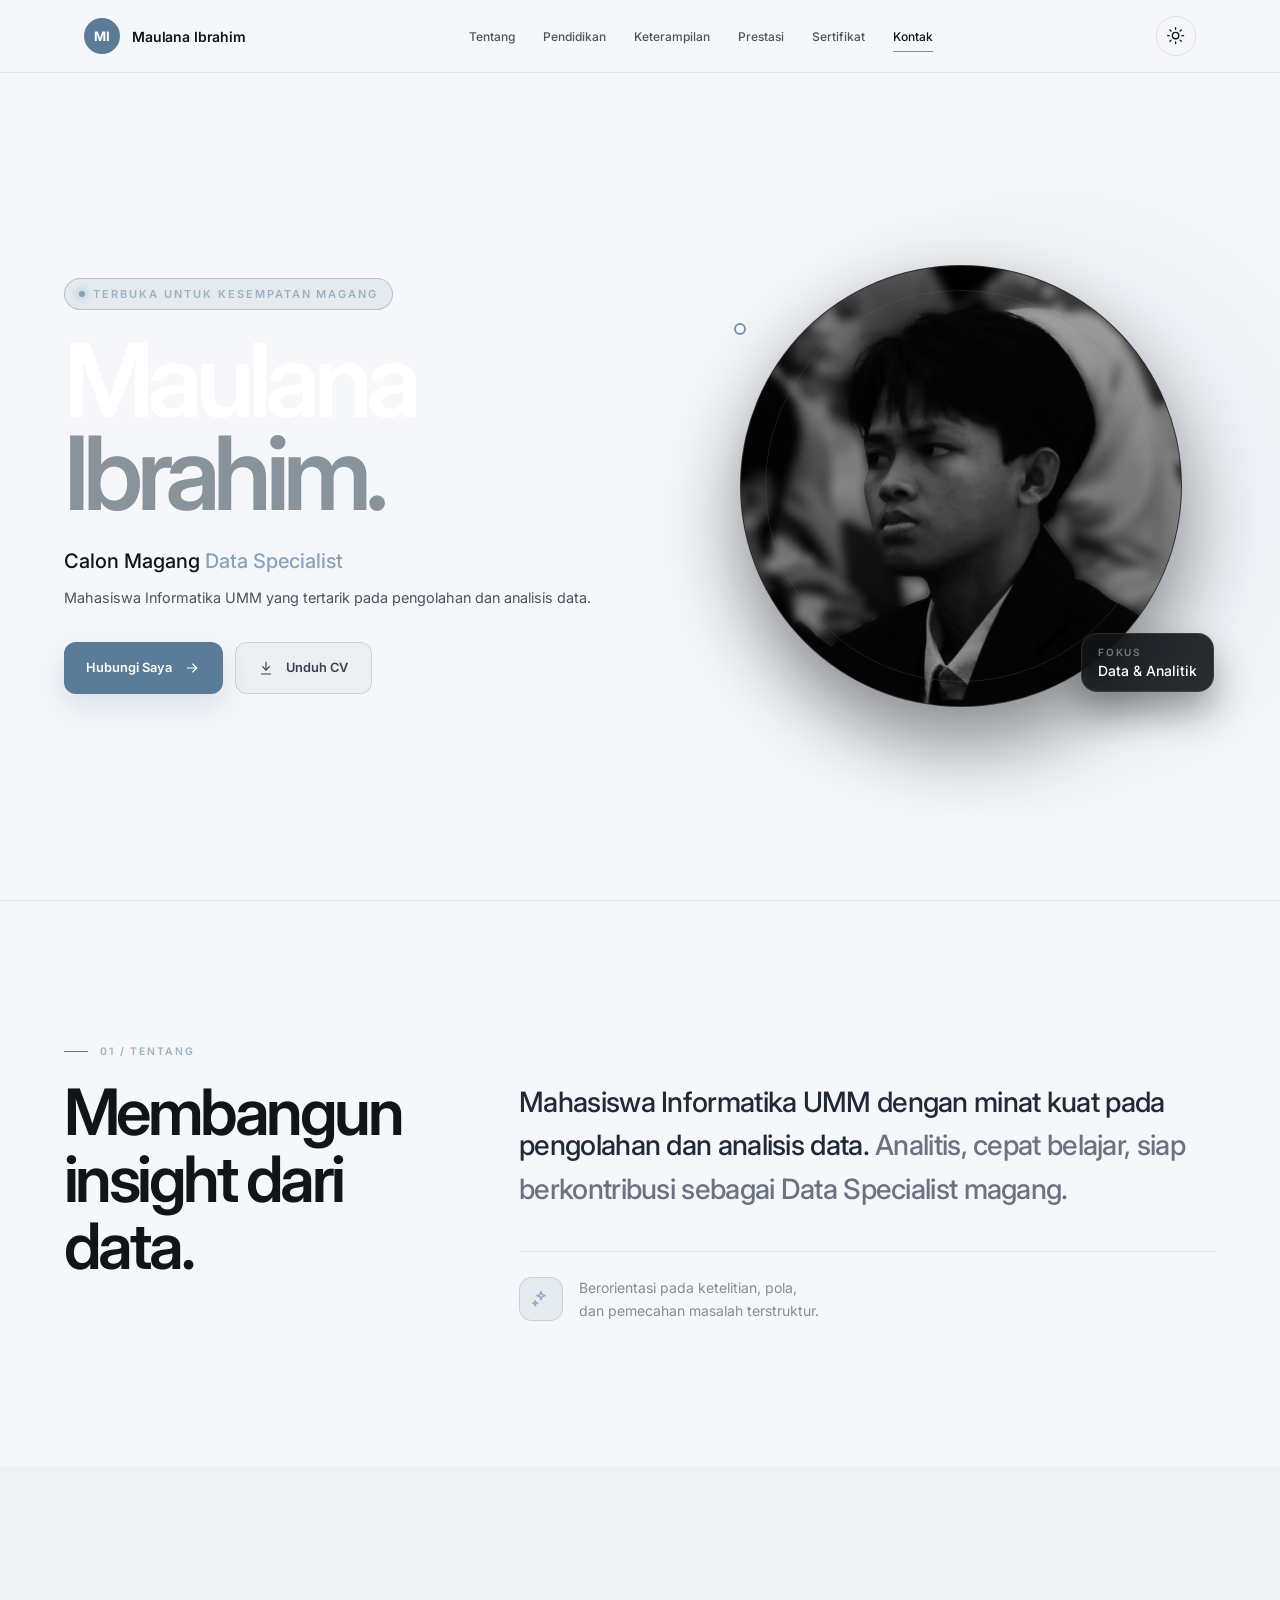
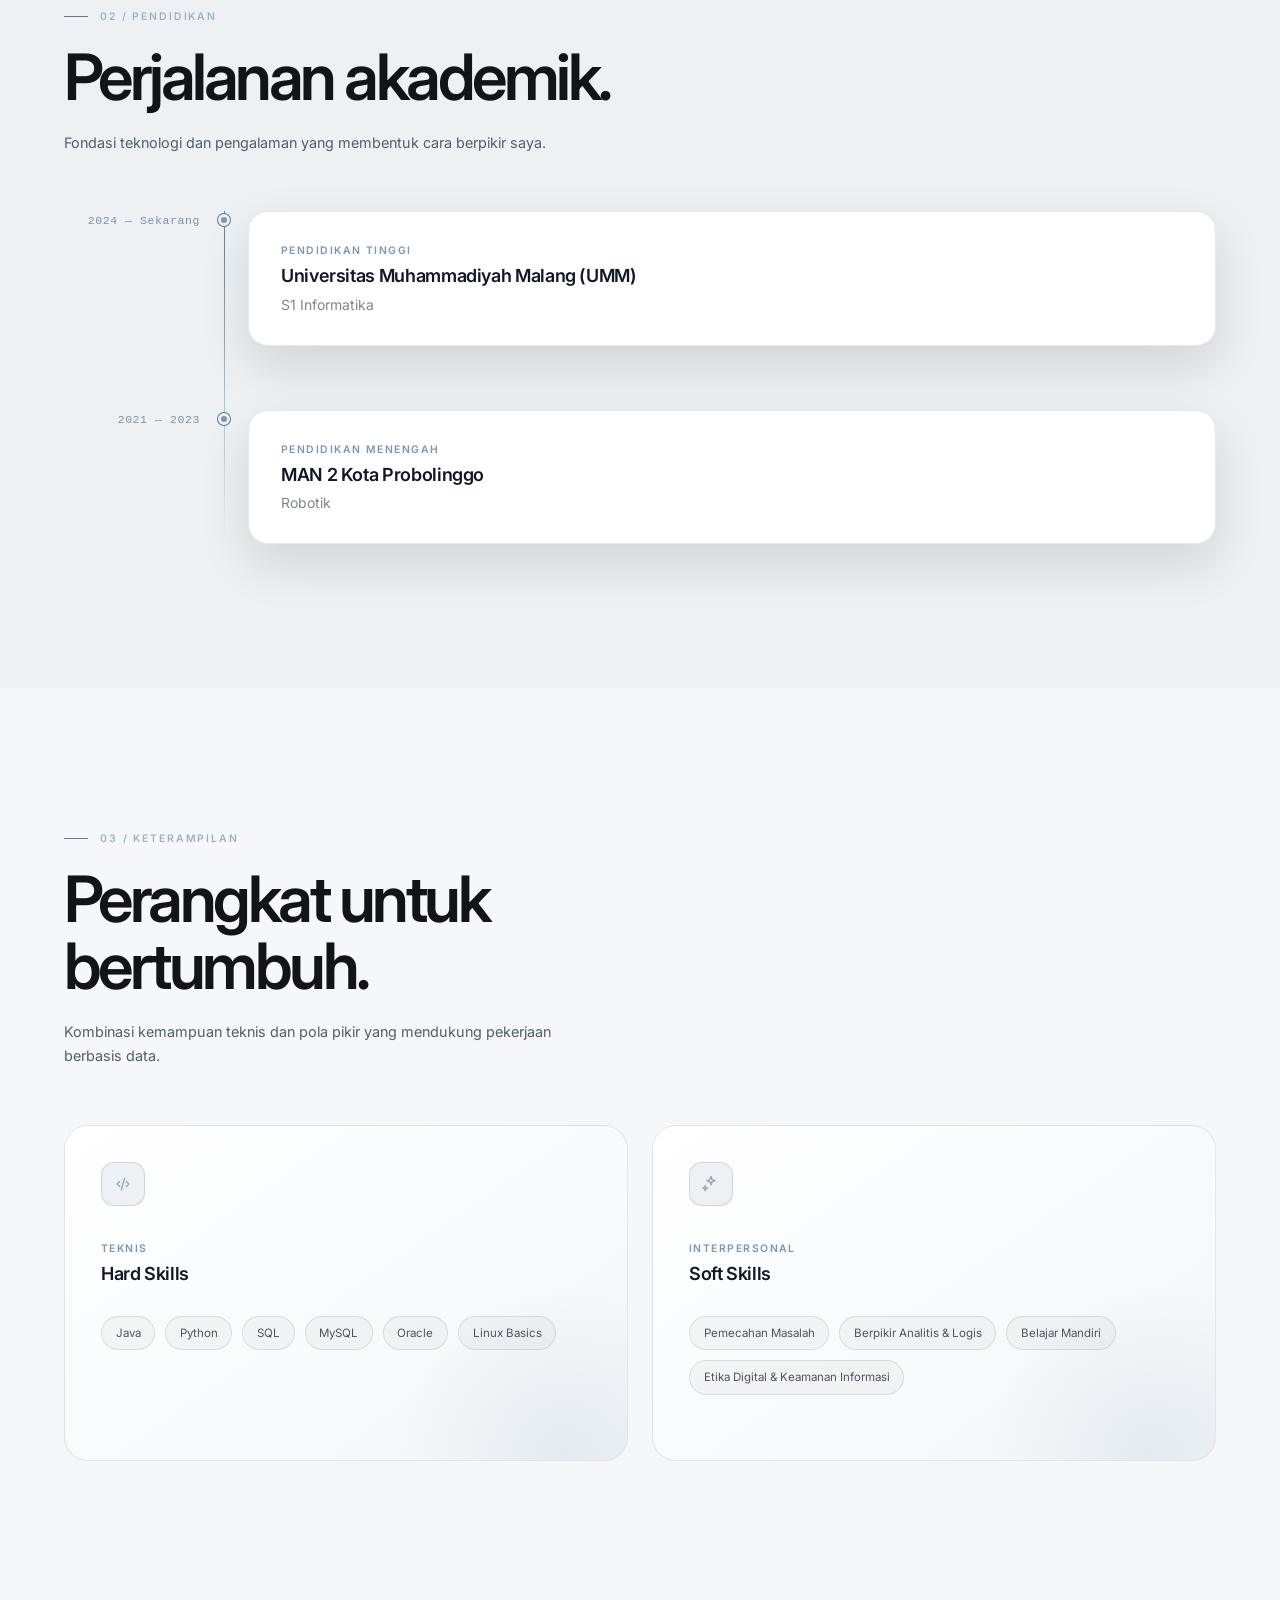
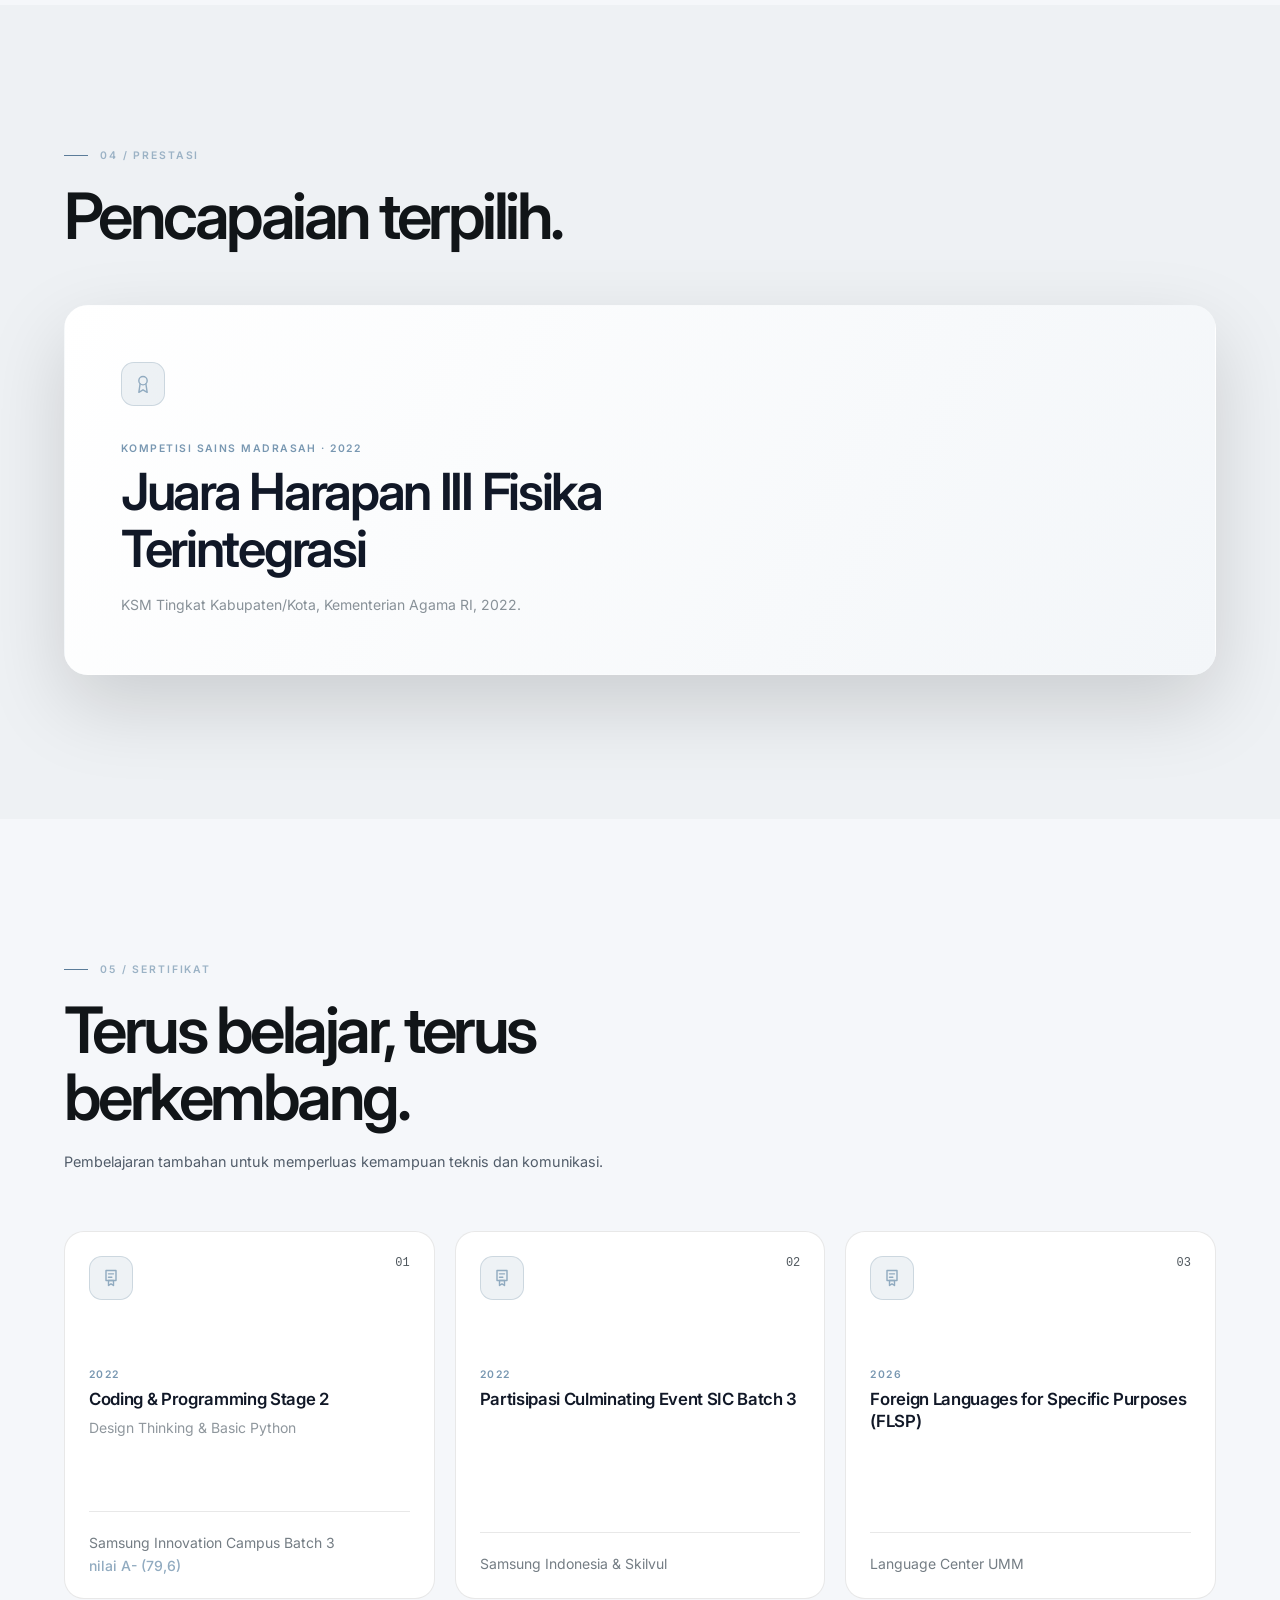
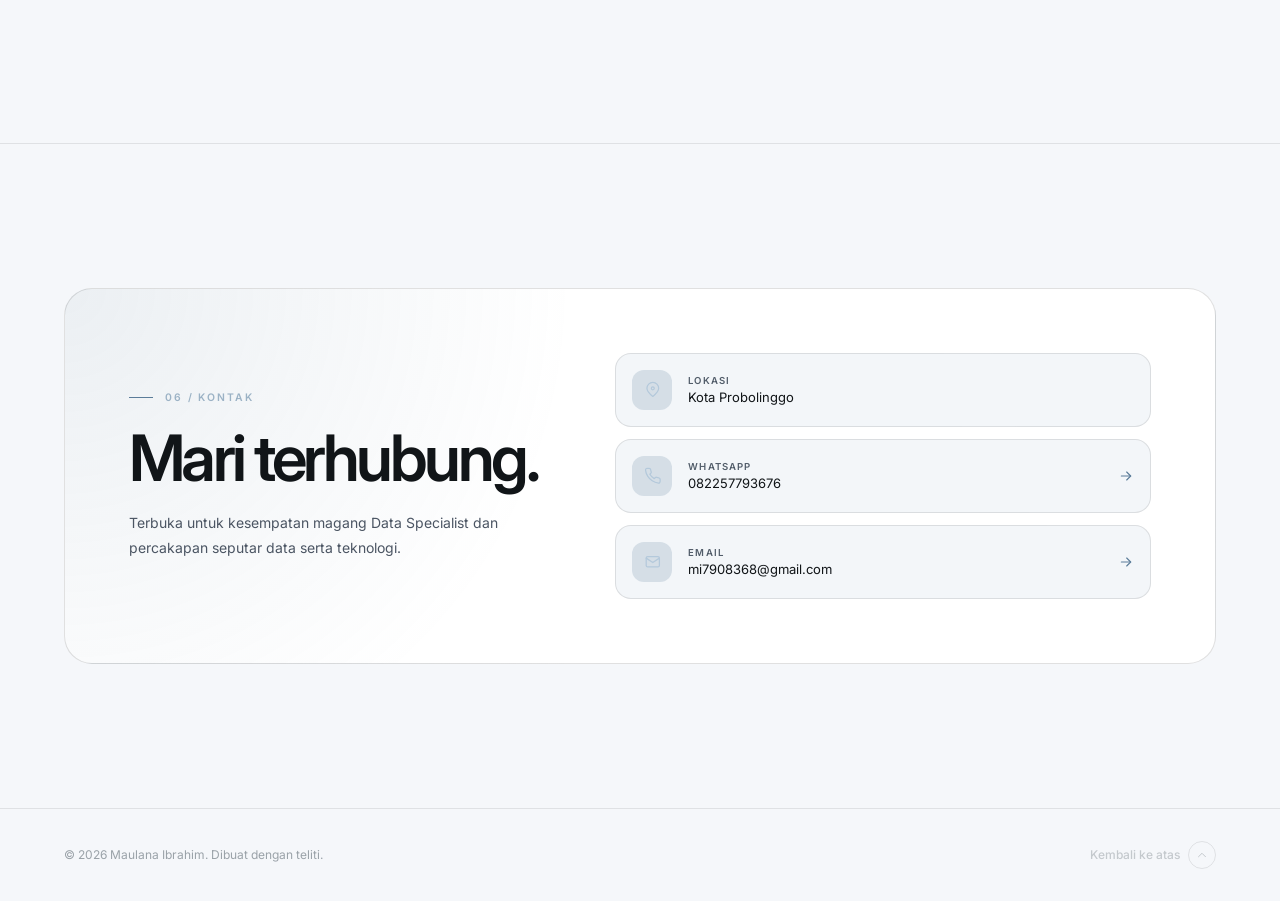
==== docs/index.html @ 46bdad52 "Perbarui README dan siapkan folder docs untuk GitHub Pages" ====
<!DOCTYPE html>
<html lang="id" data-theme="dark">
<head>
  <meta charset="UTF-8" />
  <meta name="viewport" content="width=device-width, initial-scale=1.0" />
  <meta name="description" content="CV Maulana Ibrahim — Calon Magang Data Specialist, Mahasiswa Informatika UMM. Lihat pengalaman, keterampilan, dan sertifikat." />
  <title>Maulana Ibrahim — Data Specialist</title>

  <!-- Favicon -->
  <link rel="icon" type="image/svg+xml" href="assets/favicon.svg" />

  <!-- Google Fonts: Inter -->
  <link rel="preconnect" href="https://fonts.googleapis.com" />
  <link rel="preconnect" href="https://fonts.gstatic.com" crossorigin />
  <link href="https://fonts.googleapis.com/css2?family=Inter:wght@400;500;600;700&display=swap" rel="stylesheet" />

  <!-- Stylesheet -->
  <link rel="stylesheet" href="css/style.css" />
</head>
<body>

  <!-- ═══════════════════════════ HEADER / NAV ═══════════════════════════ -->
  <header id="site-header">
    <nav class="nav-inner" aria-label="Navigasi utama">

      <!-- KIRI: Logo / Brand (link ke #beranda) -->
      <a href="#beranda" class="nav-brand" aria-label="Kembali ke beranda">
        <span class="nav-avatar">MI</span>
        <span class="nav-name">Maulana Ibrahim</span>
      </a>

      <!-- TENGAH: Desktop nav links -->
      <div class="nav-links" id="nav-links" role="list">
        <a href="#tentang"      class="nav-link" role="listitem">Tentang</a>
        <a href="#pendidikan"   class="nav-link" role="listitem">Pendidikan</a>
        <a href="#keterampilan" class="nav-link" role="listitem">Keterampilan</a>
        <a href="#prestasi"     class="nav-link" role="listitem">Prestasi</a>
        <a href="#sertifikat"   class="nav-link" role="listitem">Sertifikat</a>
        <a href="#kontak"       class="nav-link" role="listitem">Kontak</a>
      </div>

      <!-- KANAN: Controls (tema + hamburger) — selalu di ujung kanan -->
      <div class="nav-controls">
        <!-- Theme toggle -->
        <button id="theme-toggle" class="icon-btn"
                aria-label="Ganti ke tema terang">
          <svg id="icon-sun" viewBox="0 0 24 24" fill="none" stroke="currentColor"
               stroke-width="1.7" stroke-linecap="round" stroke-linejoin="round" aria-hidden="true">
            <circle cx="12" cy="12" r="4"/>
            <path d="M12 2v2M12 20v2M4.93 4.93l1.41 1.41M17.66 17.66l1.41 1.41
                     M2 12h2M20 12h2M4.93 19.07l1.41-1.41M17.66 6.34l1.41-1.41"/>
          </svg>
          <svg id="icon-moon" viewBox="0 0 24 24" fill="none" stroke="currentColor"
               stroke-width="1.7" stroke-linecap="round" stroke-linejoin="round"
               aria-hidden="true" style="display:none">
            <path d="M21 12.79A9 9 0 1 1 11.21 3 7 7 0 0 0 21 12.79z"/>
          </svg>
        </button>

        <!-- Hamburger (mobile — disembunyikan di desktop via CSS) -->
        <button id="menu-toggle" class="icon-btn nav-hamburger"
                aria-label="Buka menu navigasi"
                aria-expanded="false"
                aria-controls="mobile-menu">
          <svg id="icon-menu" viewBox="0 0 24 24" fill="none" stroke="currentColor"
               stroke-width="1.7" stroke-linecap="round" stroke-linejoin="round" aria-hidden="true">
            <path d="M4 7h16M4 12h16M4 17h16"/>
          </svg>
          <svg id="icon-close" viewBox="0 0 24 24" fill="none" stroke="currentColor"
               stroke-width="1.7" stroke-linecap="round" stroke-linejoin="round"
               aria-hidden="true" style="display:none">
            <path d="M6 6l12 12M18 6 6 18"/>
          </svg>
        </button>
      </div>
    </nav>

    <!-- Mobile menu (drawer dropdown) -->
    <div id="mobile-menu" class="mobile-menu" aria-hidden="true">
      <div class="mobile-menu-inner">
        <a href="#tentang"      class="mobile-link">Tentang</a>
        <a href="#pendidikan"   class="mobile-link">Pendidikan</a>
        <a href="#keterampilan" class="mobile-link">Keterampilan</a>
        <a href="#prestasi"     class="mobile-link">Prestasi</a>
        <a href="#sertifikat"   class="mobile-link">Sertifikat</a>
        <a href="#kontak"       class="mobile-link">Kontak</a>
      </div>
    </div>
  </header>

  <!-- ═══════════════════════════ MAIN CONTENT ═══════════════════════════ -->
  <main>

    <!-- ── BERANDA (Hero) ── -->
    <section id="beranda" class="hero-section">
      <div class="hero-glow" aria-hidden="true"></div>
      <div class="hero-grid" aria-hidden="true"></div>

      <div class="hero-inner">
        <!-- Text column -->
        <div class="hero-text">
          <div class="badge fade-up">
            <span class="badge-dot" aria-hidden="true"></span>
            Terbuka untuk kesempatan magang
          </div>

          <h1 class="hero-name fade-up-delay">
            Maulana<br>
            <span class="hero-name-dim">Ibrahim.</span>
          </h1>

          <p class="hero-role fade-up-delay-2">
            Calon Magang <span class="accent-text">Data Specialist</span>
          </p>

          <p class="hero-desc fade-up-delay-2">
            Mahasiswa Informatika UMM yang tertarik pada pengolahan dan analisis data.
          </p>

          <div class="hero-actions fade-up-delay-3">
            <a href="#kontak" class="button-primary">
              Hubungi Saya
              <svg class="btn-icon" viewBox="0 0 24 24" fill="none" stroke="currentColor" stroke-width="1.7" stroke-linecap="round" stroke-linejoin="round" aria-hidden="true">
                <path d="M5 12h14"/><path d="m13 6 6 6-6 6"/>
              </svg>
            </a>
            <a href="https://drive.google.com/uc?export=download&id=1vg1NzMUYDNerl3p0nj1B6A00vib6fofZ"
               target="_blank" rel="noreferrer" class="button-secondary">
              <svg class="btn-icon" viewBox="0 0 24 24" fill="none" stroke="currentColor" stroke-width="1.7" stroke-linecap="round" stroke-linejoin="round" aria-hidden="true">
                <path d="M12 3v12"/><path d="m7 10 5 5 5-5M5 21h14"/>
              </svg>
              Unduh CV
            </a>
          </div>
        </div>

        <!-- Portrait column -->
        <div class="hero-portrait">
          <div class="portrait-ring fade-in">
            <div class="portrait-frame">
              <img
                src="assets/maulana-ibrahim.jpg"
                alt="Potret Maulana Ibrahim, Mahasiswa Informatika UMM"
                class="portrait-img"
                loading="eager"
              />
            </div>

            <!-- Focus badge -->
            <div class="focus-badge" aria-label="Fokus: Data & Analitik">
              <p class="focus-label">Fokus</p>
              <p class="focus-value">Data &amp; Analitik</p>
            </div>

            <!-- Decorative dot -->
            <span class="portrait-dot" aria-hidden="true"></span>
          </div>
        </div>
      </div>
    </section>

    <!-- ── TENTANG ── -->
    <section id="tentang" class="section-shell section-border">
      <div class="section-inner grid-sidebar">
        <div class="section-heading reveal">
          <div class="eyebrow"><span></span>01 / Tentang</div>
          <h2>Membangun insight dari data.</h2>
        </div>

        <div class="reveal about-body">
          <p class="about-lead">
            Mahasiswa Informatika UMM dengan minat kuat pada pengolahan dan analisis data.
            <span class="text-dim">
              Analitis, cepat belajar, siap berkontribusi sebagai Data Specialist magang.
            </span>
          </p>

          <div class="about-tagline">
            <span class="card-icon">
              <!-- spark icon -->
              <svg viewBox="0 0 24 24" fill="none" stroke="currentColor" stroke-width="1.7" stroke-linecap="round" stroke-linejoin="round" aria-hidden="true">
                <path d="m12 3 1.3 3.7L17 8l-3.7 1.3L12 13l-1.3-3.7L7 8l3.7-1.3L12 3Z"/>
                <path d="m5 14 .8 2.2L8 17l-2.2.8L5 20l-.8-2.2L2 17l2.2-.8L5 14Z"/>
              </svg>
            </span>
            <p>
              Berorientasi pada ketelitian, pola,<br class="br-sm">
              dan pemecahan masalah terstruktur.
            </p>
          </div>
        </div>
      </div>
    </section>

    <!-- ── PENDIDIKAN ── -->
    <section id="pendidikan" class="section-shell section-alt">
      <div class="section-inner">
        <div class="section-heading reveal">
          <div class="eyebrow"><span></span>02 / Pendidikan</div>
          <h2>Perjalanan akademik.</h2>
          <p>Fondasi teknologi dan pengalaman yang membentuk cara berpikir saya.</p>
        </div>

        <div class="timeline" role="list">
          <article class="timeline-item reveal" role="listitem">
            <div class="timeline-year">2024 — Sekarang</div>
            <div class="timeline-dot" aria-hidden="true"></div>
            <div class="timeline-card">
              <p class="card-kicker">Pendidikan Tinggi</p>
              <h3>Universitas Muhammadiyah Malang (UMM)</h3>
              <p>S1 Informatika</p>
            </div>
          </article>

          <article class="timeline-item reveal" role="listitem">
            <div class="timeline-year">2021 — 2023</div>
            <div class="timeline-dot" aria-hidden="true"></div>
            <div class="timeline-card">
              <p class="card-kicker">Pendidikan Menengah</p>
              <h3>MAN 2 Kota Probolinggo</h3>
              <p>Robotik</p>
            </div>
          </article>
        </div>
      </div>
    </section>

    <!-- ── KETERAMPILAN ── -->
    <section id="keterampilan" class="section-shell">
      <div class="section-inner">
        <div class="section-heading reveal">
          <div class="eyebrow"><span></span>03 / Keterampilan</div>
          <h2>Perangkat untuk bertumbuh.</h2>
          <p>Kombinasi kemampuan teknis dan pola pikir yang mendukung pekerjaan berbasis data.</p>
        </div>

        <div class="skills-grid">
          <!-- Hard Skills -->
          <article class="skill-card reveal">
            <div class="card-icon">
              <svg viewBox="0 0 24 24" fill="none" stroke="currentColor" stroke-width="1.7" stroke-linecap="round" stroke-linejoin="round" aria-hidden="true">
                <path d="m8 9-3 3 3 3M16 9l3 3-3 3M14 5l-4 14"/>
              </svg>
            </div>
            <p class="card-kicker">Teknis</p>
            <h3>Hard Skills</h3>
            <div class="chips-wrap">
              <span class="skill-chip">Java</span>
              <span class="skill-chip">Python</span>
              <span class="skill-chip">SQL</span>
              <span class="skill-chip">MySQL</span>
              <span class="skill-chip">Oracle</span>
              <span class="skill-chip">Linux Basics</span>
            </div>
          </article>

          <!-- Soft Skills -->
          <article class="skill-card reveal">
            <div class="card-icon">
              <svg viewBox="0 0 24 24" fill="none" stroke="currentColor" stroke-width="1.7" stroke-linecap="round" stroke-linejoin="round" aria-hidden="true">
                <path d="m12 3 1.3 3.7L17 8l-3.7 1.3L12 13l-1.3-3.7L7 8l3.7-1.3L12 3Z"/>
                <path d="m5 14 .8 2.2L8 17l-2.2.8L5 20l-.8-2.2L2 17l2.2-.8L5 14Z"/>
              </svg>
            </div>
            <p class="card-kicker">Interpersonal</p>
            <h3>Soft Skills</h3>
            <div class="chips-wrap">
              <span class="skill-chip">Pemecahan Masalah</span>
              <span class="skill-chip">Berpikir Analitis &amp; Logis</span>
              <span class="skill-chip">Belajar Mandiri</span>
              <span class="skill-chip">Etika Digital &amp; Keamanan Informasi</span>
            </div>
          </article>
        </div>
      </div>
    </section>

    <!-- ── PRESTASI ── -->
    <section id="prestasi" class="section-shell section-alt">
      <div class="section-inner">
        <div class="section-heading reveal">
          <div class="eyebrow"><span></span>04 / Prestasi</div>
          <h2>Pencapaian terpilih.</h2>
        </div>

        <article class="achievement-card reveal">
          <div class="achievement-number" aria-hidden="true">III</div>
          <div class="achievement-body">
            <div class="card-icon">
              <svg viewBox="0 0 24 24" fill="none" stroke="currentColor" stroke-width="1.7" stroke-linecap="round" stroke-linejoin="round" aria-hidden="true">
                <circle cx="12" cy="8" r="5"/>
                <path d="M8.5 12 7 22l5-3 5 3-1.5-10"/>
              </svg>
            </div>
            <p class="card-kicker">Kompetisi Sains Madrasah · 2022</p>
            <h3>Juara Harapan III Fisika Terintegrasi</h3>
            <p class="achievement-desc">
              KSM Tingkat Kabupaten/Kota, Kementerian Agama RI, 2022.
            </p>
          </div>
        </article>
      </div>
    </section>

    <!-- ── SERTIFIKAT ── -->
    <section id="sertifikat" class="section-shell">
      <div class="section-inner">
        <div class="section-heading reveal">
          <div class="eyebrow"><span></span>05 / Sertifikat</div>
          <h2>Terus belajar, terus berkembang.</h2>
          <p>Pembelajaran tambahan untuk memperluas kemampuan teknis dan komunikasi.</p>
        </div>

        <div class="certs-grid">

          <!-- Cert 01 -->
          <article class="certificate-card reveal">
            <div class="cert-header">
              <div class="card-icon">
                <svg viewBox="0 0 24 24" fill="none" stroke="currentColor" stroke-width="1.7" stroke-linecap="round" stroke-linejoin="round" aria-hidden="true">
                  <path d="M6 3h12v12H6z"/><path d="m9 21 3-2 3 2v-6H9zM9 7h6M9 11h4"/>
                </svg>
              </div>
              <span class="cert-number">01</span>
            </div>
            <div class="cert-body">
              <p class="card-kicker">2022</p>
              <h3>Coding &amp; Programming Stage 2</h3>
              <p class="cert-detail">Design Thinking &amp; Basic Python</p>
            </div>
            <div class="cert-footer">
              <p class="cert-issuer">Samsung Innovation Campus Batch 3</p>
              <p class="cert-score">nilai A- (79,6)</p>
            </div>
          </article>

          <!-- Cert 02 -->
          <article class="certificate-card reveal">
            <div class="cert-header">
              <div class="card-icon">
                <svg viewBox="0 0 24 24" fill="none" stroke="currentColor" stroke-width="1.7" stroke-linecap="round" stroke-linejoin="round" aria-hidden="true">
                  <path d="M6 3h12v12H6z"/><path d="m9 21 3-2 3 2v-6H9zM9 7h6M9 11h4"/>
                </svg>
              </div>
              <span class="cert-number">02</span>
            </div>
            <div class="cert-body">
              <p class="card-kicker">2022</p>
              <h3>Partisipasi Culminating Event SIC Batch 3</h3>
            </div>
            <div class="cert-footer">
              <p class="cert-issuer">Samsung Indonesia &amp; Skilvul</p>
            </div>
          </article>

          <!-- Cert 03 -->
          <article class="certificate-card reveal">
            <div class="cert-header">
              <div class="card-icon">
                <svg viewBox="0 0 24 24" fill="none" stroke="currentColor" stroke-width="1.7" stroke-linecap="round" stroke-linejoin="round" aria-hidden="true">
                  <path d="M6 3h12v12H6z"/><path d="m9 21 3-2 3 2v-6H9zM9 7h6M9 11h4"/>
                </svg>
              </div>
              <span class="cert-number">03</span>
            </div>
            <div class="cert-body">
              <p class="card-kicker">2026</p>
              <h3>Foreign Languages for Specific Purposes (FLSP)</h3>
            </div>
            <div class="cert-footer">
              <p class="cert-issuer">Language Center UMM</p>
            </div>
          </article>

        </div>
      </div>
    </section>

    <!-- ── KONTAK ── -->
    <section id="kontak" class="section-shell section-border">
      <div class="section-inner">
        <div class="contact-panel reveal">

          <!-- Left: info -->
          <div class="contact-info">
            <div class="eyebrow"><span></span>06 / Kontak</div>
            <h2>Mari terhubung.</h2>
            <p class="contact-desc">
              Terbuka untuk kesempatan magang Data Specialist dan percakapan
              seputar data serta teknologi.
            </p>
          </div>

          <!-- Right: links -->
          <div class="contact-links">

            <!-- Location (non-clickable) -->
            <div class="contact-link contact-link--static">
              <span class="contact-icon">
                <svg viewBox="0 0 24 24" fill="none" stroke="currentColor" stroke-width="1.7" stroke-linecap="round" stroke-linejoin="round" aria-hidden="true">
                  <path d="M20 10c0 5-8 11-8 11S4 15 4 10a8 8 0 1 1 16 0Z"/>
                  <circle cx="12" cy="10" r="2"/>
                </svg>
              </span>
              <div>
                <small>Lokasi</small>
                Kota Probolinggo
              </div>
            </div>

            <!-- WhatsApp -->
            <a href="https://wa.me/6282257793676" target="_blank" rel="noreferrer" class="contact-link">
              <span class="contact-icon">
                <svg viewBox="0 0 24 24" fill="none" stroke="currentColor" stroke-width="1.7" stroke-linecap="round" stroke-linejoin="round" aria-hidden="true">
                  <path d="M22 16.9v3a2 2 0 0 1-2.2 2 19.8 19.8 0 0 1-8.6-3.1 19.5 19.5 0 0 1-6-6A19.8 19.8 0 0 1 2.1 4.2 2 2 0 0 1 4.1 2h3a2 2 0 0 1 2 1.7 12.8 12.8 0 0 0 .7 2.8 2 2 0 0 1-.5 2.1L8 9.9a16 16 0 0 0 6 6l1.3-1.3a2 2 0 0 1 2.1-.5 12.8 12.8 0 0 0 2.8.7A2 2 0 0 1 22 16.9Z"/>
                </svg>
              </span>
              <div>
                <small>WhatsApp</small>
                082257793676
              </div>
              <svg class="contact-arrow" viewBox="0 0 24 24" fill="none" stroke="currentColor" stroke-width="1.7" stroke-linecap="round" stroke-linejoin="round" aria-hidden="true">
                <path d="M5 12h14"/><path d="m13 6 6 6-6 6"/>
              </svg>
            </a>

            <!-- Email -->
            <a href="mailto:mi7908368@gmail.com" class="contact-link">
              <span class="contact-icon">
                <svg viewBox="0 0 24 24" fill="none" stroke="currentColor" stroke-width="1.7" stroke-linecap="round" stroke-linejoin="round" aria-hidden="true">
                  <rect x="3" y="5" width="18" height="14" rx="2"/>
                  <path d="m3 7 9 6 9-6"/>
                </svg>
              </span>
              <div>
                <small>Email</small>
                mi7908368@gmail.com
              </div>
              <svg class="contact-arrow" viewBox="0 0 24 24" fill="none" stroke="currentColor" stroke-width="1.7" stroke-linecap="round" stroke-linejoin="round" aria-hidden="true">
                <path d="M5 12h14"/><path d="m13 6 6 6-6 6"/>
              </svg>
            </a>

          </div>
        </div>
      </div>
    </section>

  </main>

  <!-- ═══════════════════════════ FOOTER ═══════════════════════════ -->
  <footer class="site-footer">
    <div class="footer-inner">
      <p class="footer-copy">&copy; <span id="year"></span> Maulana Ibrahim. Dibuat dengan teliti.</p>
      <a href="#beranda" class="back-to-top" aria-label="Kembali ke atas">
        Kembali ke atas
        <span class="back-icon" aria-hidden="true">
          <svg viewBox="0 0 24 24" fill="none" stroke="currentColor" stroke-width="1.7" stroke-linecap="round" stroke-linejoin="round">
            <path d="m9 18 6-6-6-6"/>
          </svg>
        </span>
      </a>
    </div>
  </footer>

  <!-- Back-to-top floating button (JS-controlled) -->
  <button id="scroll-top" class="scroll-top-btn" aria-label="Gulir ke atas" title="Kembali ke atas">
    <svg viewBox="0 0 24 24" fill="none" stroke="currentColor" stroke-width="2" stroke-linecap="round" stroke-linejoin="round" aria-hidden="true">
      <path d="M18 15l-6-6-6 6"/>
    </svg>
  </button>

  <!-- JavaScript -->
  <script src="js/script.js"></script>
</body>
</html>
---- docs/css/style.css ----
/* ══════════════════════════════════════════════════════════════
   MAULANA IBRAHIM — PERSONAL CV
   style.css  ·  Pure CSS (no build tool)
   ══════════════════════════════════════════════════════════════ */

/* ─── 0. GOOGLE FONT (already loaded via <link> in HTML) ─── */

/* ─── 1. CSS CUSTOM PROPERTIES ─── */
:root {
  /* Colours – dark theme (default) */
  --bg:           #0b0d0f;
  --bg-alt:       #0e1113;
  --bg-card:      #111518;
  --bg-card-2:    #101417;
  --bg-cert:      #101417;
  --text:         #f2f3f4;
  --text-dim:     #8d949a;
  --text-muted:   #757d83;
  --text-label:   #a3abb1;
  --accent:       #5B7C99;
  --accent-light: #91abc0;
  --accent-pale:  #9bb2c5;
  --border:       rgba(255,255,255,0.07);
  --border-nav:   rgba(255,255,255,0.07);
  --header-bg:    rgba(11,13,15,0.85);
  --nav-text:     #bdc5ca;
  --card-bg-grad: linear-gradient(145deg, #121619, #0f1214);
  --contact-bg:   #161b1f;
  --contact-link-bg: #1c2227;
  --timeline-card-bg: #111518;
  --achievement-bg: linear-gradient(120deg,#13181c,#101315);

  /* Typography */
  --font: 'Inter', ui-sans-serif, system-ui, sans-serif;
  --font-mono: ui-monospace, SFMono-Regular, Menlo, monospace;

  /* Sizing / spacing */
  --header-h: 72px;
  --radius-sm: 0.75rem;
  --radius-md: 1.25rem;
  --radius-lg: 1.5rem;
  --radius-xl: 1.75rem;
  --section-px: 1.25rem;
  --section-py: 6rem;

  /* Transitions */
  --ease: cubic-bezier(.22,1,.36,1);
}

/* Light theme overrides */
[data-theme="light"] {
  --bg:           #f5f7fa;
  --bg-alt:       #eef1f4;
  --bg-card:      #ffffff;
  --bg-card-2:    #f9fafb;
  --bg-cert:      #ffffff;
  --text:         #111518;
  --text-dim:     #4a5260;
  --text-muted:   #6b7280;
  --text-label:   #525d6a;
  --border:       rgba(0,0,0,0.09);
  --border-nav:   rgba(0,0,0,0.07);
  --header-bg:    rgba(245,247,250,0.9);
  --nav-text:     #4b5563;
  --card-bg-grad: linear-gradient(145deg,#ffffff,#f3f6f9);
  --contact-bg:   #ffffff;
  --contact-link-bg: #f3f6f9;
  --timeline-card-bg: #ffffff;
  --achievement-bg: linear-gradient(120deg,#ffffff,#f3f6f9);
  color-scheme: light;
}

/* ─── 2. RESET / BASE ─── */
*, *::before, *::after { box-sizing: border-box; margin: 0; padding: 0; }

html {
  font-family: var(--font);
  scroll-behavior: smooth;
  scroll-padding-top: var(--header-h);
  text-rendering: optimizeLegibility;
  -webkit-font-smoothing: antialiased;
  color-scheme: dark;
  background: var(--bg);
}
[data-theme="light"] html { color-scheme: light; }

body {
  min-width: 320px;
  background: var(--bg);
  color: var(--text);
  overflow-x: hidden;
  transition: background 300ms ease, color 300ms ease;
}

a { text-decoration: none; color: inherit; }
img { max-width: 100%; height: auto; display: block; }
button { cursor: pointer; font-family: inherit; }
svg { flex-shrink: 0; }

::selection { color: #fff; background: var(--accent); }

/* ─── 3. HEADER ─── */
#site-header {
  position: fixed;
  top: 0; right: 0; left: 0;
  z-index: 50;
  border-bottom: 1px solid var(--border-nav);
  background: var(--header-bg);
  backdrop-filter: blur(20px);
  -webkit-backdrop-filter: blur(20px);
  transition: background 300ms ease;
}

.nav-inner {
  display: flex;
  align-items: center;
  justify-content: space-between;
  height: var(--header-h);
  max-width: 72rem;
  margin-inline: auto;
  padding-inline: var(--section-px);
}

/* Brand */
.nav-brand {
  display: flex;
  align-items: center;
  gap: 0.75rem;
}
.nav-avatar {
  display: grid;
  place-items: center;
  width: 2.25rem; height: 2.25rem;
  border-radius: 999px;
  background: var(--accent);
  color: #fff;
  font-size: 0.8125rem;
  font-weight: 700;
  transition: transform 250ms var(--ease);
}
.nav-brand:hover .nav-avatar { transform: rotate(6deg); }
.nav-name {
  font-size: 0.875rem;
  font-weight: 600;
  letter-spacing: -0.01em;
  color: var(--text);
}

/* Desktop nav links */
.nav-links {
  display: none;
  align-items: center;
  gap: 1.75rem;
}

.nav-link {
  position: relative;
  white-space: nowrap;
  padding-block: 0.5rem;
  color: var(--nav-text);
  font-size: 0.75rem;
  font-weight: 500;
  transition: color 200ms ease;
}
.nav-link::after {
  content: '';
  position: absolute;
  right: 0; bottom: 0; left: 0;
  height: 1px;
  background: #7594ae;
  transform: scaleX(0);
  transform-origin: right;
  transition: transform 250ms ease;
}
.nav-link:hover,
.nav-link.active { color: var(--text); }
.nav-link:hover::after,
.nav-link.active::after { transform: scaleX(1); transform-origin: left; }

/* Controls (theme + hamburger) */
.nav-controls { display: flex; align-items: center; gap: 0.5rem; }

.icon-btn {
  display: grid;
  place-items: center;
  width: 2.5rem; height: 2.5rem;
  border-radius: 999px;
  border: 1px solid var(--border);
  background: transparent;
  color: var(--text);
  transition: border-color 200ms, background 200ms;
}
.icon-btn svg { width: 1.2rem; height: 1.2rem; }
.icon-btn:hover { border-color: rgba(91,124,153,0.4); background: rgba(91,124,153,0.08); }

/* Mobile menu */
.mobile-menu {
  display: none;
  border-top: 1px solid var(--border-nav);
  background: var(--bg);
  overflow: hidden;
  transition: max-height 300ms var(--ease);
}
.mobile-menu.open { display: block; }
.mobile-menu-inner {
  display: grid;
  gap: 0.25rem;
  max-width: 72rem;
  margin-inline: auto;
  padding: 1rem var(--section-px);
}
.mobile-link {
  display: block;
  white-space: nowrap;
  border-radius: var(--radius-sm);
  padding: 0.75rem 1rem;
  font-size: 0.875rem;
  font-weight: 500;
  color: var(--text-dim);
  transition: background 200ms, color 200ms;
}
.mobile-link:hover,
.mobile-link.active { background: rgba(255,255,255,0.05); color: var(--text); }
[data-theme="light"] .mobile-link:hover { background: rgba(0,0,0,0.04); }
[data-theme="light"] .mobile-link.active { background: rgba(0,0,0,0.04); }

/* ─── 4. LAYOUT HELPERS ─── */
.section-shell {
  padding: var(--section-py) var(--section-px);
}
.section-alt  { background: var(--bg-alt); }
.section-border { border-top: 1px solid var(--border); }

.section-inner {
  max-width: 72rem;
  margin-inline: auto;
}

/* Sidebar two-column grid */
.grid-sidebar {
  display: grid;
  gap: 2.5rem;
}

/* ─── 5. EYEBROW + SECTION HEADING ─── */
.eyebrow {
  display: flex;
  align-items: center;
  gap: 0.75rem;
  color: var(--accent-pale);
  font-size: 0.65rem;
  font-weight: 600;
  letter-spacing: 0.18em;
  text-transform: uppercase;
}
.eyebrow span {
  width: 1.5rem; height: 1px;
  background: var(--accent);
  display: block;
}

.section-heading { max-width: 42rem; }
.section-heading h2,
.contact-panel h2 {
  margin-top: 1.25rem;
  color: #f3f4f5;
  font-size: clamp(2.25rem, 5vw, 4rem);
  font-weight: 600;
  letter-spacing: -0.055em;
  line-height: 1.05;
}
[data-theme="light"] .section-heading h2,
[data-theme="light"] .contact-panel h2 { color: #111518; }

.contact-panel h2 { color: #fff; }
[data-theme="light"] .contact-panel h2 { color: #111518; }

.section-heading > p {
  margin-top: 1.25rem;
  max-width: 34rem;
  color: var(--text-label);
  font-size: 0.9rem;
  line-height: 1.7;
}

/* ─── 6. HERO ─── */
.hero-section {
  position: relative;
  display: flex;
  align-items: center;
  min-height: 100svh;
  overflow: hidden;
  padding: calc(var(--header-h) + 4rem) var(--section-px) 4rem;
}

.hero-glow {
  position: absolute;
  top: 15%; right: -10%;
  width: 45rem; height: 45rem;
  border-radius: 999px;
  background: radial-gradient(circle, rgba(91,124,153,0.12), transparent 66%);
  pointer-events: none;
}
.hero-grid {
  position: absolute;
  inset: 0;
  opacity: 0.3;
  background-image:
    linear-gradient(rgba(255,255,255,0.025) 1px, transparent 1px),
    linear-gradient(90deg, rgba(255,255,255,0.025) 1px, transparent 1px);
  background-size: 72px 72px;
  -webkit-mask-image: linear-gradient(to right, transparent, black 60%, transparent);
  mask-image: linear-gradient(to right, transparent, black 60%, transparent);
  pointer-events: none;
}

.hero-inner {
  display: grid;
  width: 100%;
  max-width: 72rem;
  margin-inline: auto;
  align-items: center;
  gap: 3rem;
}

/* Text */
.hero-text {
  position: relative;
  z-index: 1;
  order: 2;
  text-align: center;
}

.badge {
  display: inline-flex;
  align-items: center;
  gap: 0.5rem;
  border-radius: 999px;
  border: 1px solid rgba(91,124,153,0.35);
  background: rgba(91,124,153,0.1);
  padding: 0.5rem 0.875rem;
  font-size: 0.6875rem;
  font-weight: 600;
  letter-spacing: 0.18em;
  text-transform: uppercase;
  color: var(--accent-pale);
  margin-bottom: 1.5rem;
}
.badge-dot {
  width: 0.375rem; height: 0.375rem;
  border-radius: 999px;
  background: #7fa0bc;
  box-shadow: 0 0 10px #5B7C99;
}

.hero-name {
  font-size: clamp(3rem, 8vw, 6.5rem);
  font-weight: 600;
  line-height: 0.91;
  letter-spacing: -0.065em;
  color: #fff;
}
.hero-name-dim { color: #89939b; }

.hero-role {
  margin-top: 1.75rem;
  font-size: clamp(1rem, 2.5vw, 1.25rem);
  font-weight: 500;
  color: var(--text);
}
.accent-text { color: #86a3bc; }

.hero-desc {
  margin-top: 0.75rem;
  max-width: 36rem;
  margin-inline: auto;
  font-size: 0.9rem;
  line-height: 1.75;
  color: var(--text-dim);
}

.hero-actions {
  display: flex;
  flex-direction: column;
  align-items: center;
  gap: 0.75rem;
  margin-top: 2rem;
}

/* Portrait */
.hero-portrait {
  position: relative;
  z-index: 1;
  order: 1;
  width: 100%;
  max-width: 22rem;
  margin-inline: auto;
}

.portrait-ring {
  position: relative;
  aspect-ratio: 1;
  border: 1px solid rgba(255,255,255,0.09);
  border-radius: 999px;
  padding: 1.15rem;
}
.portrait-ring::before,
.portrait-ring::after {
  content: '';
  position: absolute;
  border-radius: 999px;
  pointer-events: none;
}
.portrait-ring::before { inset: -1rem; border: 1px solid rgba(255,255,255,0.035); }
.portrait-ring::after  { inset: 9%;  border: 1px solid rgba(91,124,153,0.22); }

.portrait-frame {
  height: 100%;
  overflow: hidden;
  border-radius: 999px;
  border: 1px solid rgba(255,255,255,0.11);
  background: #161a1d;
  box-shadow: 0 35px 80px rgba(0,0,0,0.45);
}
.portrait-img {
  width: 100%; height: 100%;
  object-fit: cover;
  object-position: 50% 34%;
  filter: grayscale(100%);
  transition: filter 400ms ease;
}
.portrait-img:hover { filter: grayscale(0%); }

.focus-badge {
  position: absolute;
  bottom: 7%; right: -3%;
  border-radius: 1rem;
  border: 1px solid rgba(255,255,255,0.1);
  background: rgba(18,22,25,0.9);
  padding: 0.75rem 1rem;
  box-shadow: 0 20px 40px rgba(0,0,0,0.4);
  backdrop-filter: blur(12px);
  -webkit-backdrop-filter: blur(12px);
}
.focus-label {
  font-size: 0.625rem;
  font-weight: 600;
  letter-spacing: 0.16em;
  text-transform: uppercase;
  color: #727b82;
}
.focus-value {
  margin-top: 0.25rem;
  font-size: 0.875rem;
  font-weight: 500;
  color: #fff;
}

.portrait-dot {
  position: absolute;
  left: 0.75rem; top: 16%;
  width: 0.75rem; height: 0.75rem;
  border-radius: 999px;
  border: 2px solid #7393ae;
  background: var(--bg);
}

/* ─── 7. BUTTONS ─── */
.button-primary,
.button-secondary {
  display: inline-flex;
  align-items: center;
  justify-content: center;
  gap: 0.75rem;
  height: 3.25rem;
  border-radius: var(--radius-sm);
  padding-inline: 1.4rem;
  font-size: 0.8rem;
  font-weight: 600;
  transition: transform 200ms ease, background 200ms ease, border-color 200ms ease, box-shadow 200ms ease;
  border: none;
  cursor: pointer;
}
.btn-icon { width: 1rem; height: 1rem; }

.button-primary {
  background: var(--accent);
  color: #fff;
  box-shadow: 0 12px 30px rgba(91,124,153,0.18);
}
.button-primary:hover {
  background: #698aa6;
  transform: translateY(-2px);
  box-shadow: 0 18px 40px rgba(91,124,153,0.28);
}
.button-secondary {
  border: 1px solid rgba(255,255,255,0.11);
  background: rgba(255,255,255,0.03);
  color: #d6d9dc;
}
.button-secondary:hover {
  border-color: rgba(255,255,255,0.2);
  background: rgba(255,255,255,0.06);
  transform: translateY(-2px);
}
[data-theme="light"] .button-secondary {
  border-color: rgba(0,0,0,0.12);
  background: rgba(0,0,0,0.03);
  color: #374151;
}
[data-theme="light"] .button-secondary:hover {
  border-color: rgba(91,124,153,0.4);
  background: rgba(91,124,153,0.06);
}

/* ─── 8. CARD ICON ─── */
.card-icon {
  display: grid;
  place-items: center;
  width: 2.75rem; height: 2.75rem;
  border: 1px solid rgba(91,124,153,0.23);
  border-radius: 0.8rem;
  background: rgba(91,124,153,0.1);
  color: var(--accent-light);
  margin-bottom: 2.25rem;
}
.card-icon svg { width: 1.25rem; height: 1.25rem; }

.card-kicker {
  color: #7897b1;
  font-size: 0.65rem;
  font-weight: 600;
  letter-spacing: 0.14em;
  text-transform: uppercase;
}

/* ─── 9. ABOUT ─── */
.about-body { }
.about-lead {
  max-width: 48rem;
  font-size: clamp(1.25rem, 3vw, 1.75rem);
  font-weight: 500;
  line-height: 1.55;
  letter-spacing: -0.025em;
  color: #d8dcdf;
}
[data-theme="light"] .about-lead { color: #1f2937; }
.text-dim { color: var(--text-muted); }

.about-tagline {
  display: flex;
  align-items: center;
  gap: 1rem;
  margin-top: 2.5rem;
  padding-top: 1.5rem;
  border-top: 1px solid var(--border);
}
.about-tagline p {
  font-size: 0.875rem;
  line-height: 1.65;
  color: #858d93;
}
.about-tagline .card-icon { margin-bottom: 0; }

/* ─── 10. TIMELINE ─── */
.timeline {
  position: relative;
  margin-top: 3.5rem;
}
.timeline::before {
  content: '';
  position: absolute;
  top: 0; bottom: 0; left: 0.35rem;
  width: 1px;
  background: linear-gradient(#5b7c99, rgba(255,255,255,0.07));
}

.timeline-item {
  position: relative;
  display: grid;
  gap: 1rem;
  padding: 0 0 3.5rem 2rem;
}
.timeline-item:last-child { padding-bottom: 0; }

.timeline-dot {
  position: absolute;
  top: 0.2rem; left: 0;
  width: 0.75rem; height: 0.75rem;
  border: 3px solid var(--bg-alt);
  border-radius: 999px;
  background: #7897b1;
  box-shadow: 0 0 0 1px #5b7c99;
}

.timeline-year {
  color: #7793aa;
  font-family: var(--font-mono);
  font-size: 0.72rem;
  letter-spacing: 0.05em;
}

.timeline-card {
  border: 1px solid var(--border);
  border-radius: var(--radius-md);
  padding: 1.5rem;
  background: var(--timeline-card-bg);
  box-shadow: 0 20px 50px rgba(0,0,0,0.12);
  transition: transform 250ms ease, border-color 250ms ease;
}
.timeline-card:hover {
  border-color: rgba(91,124,153,0.35);
  transform: translateY(-3px);
}
.timeline-card h3 {
  margin-top: 0.5rem;
  color: #e6e8ea;
  font-size: 1.125rem;
  font-weight: 600;
  letter-spacing: -0.02em;
}
[data-theme="light"] .timeline-card h3 { color: #111827; }
.timeline-card > p:last-child {
  margin-top: 0.6rem;
  color: #7e878e;
  font-size: 0.875rem;
}

/* ─── 11. SKILLS ─── */
.skills-grid {
  display: grid;
  gap: 1.25rem;
  margin-top: 3.5rem;
}

.skill-card {
  position: relative;
  min-height: 21rem;
  overflow: hidden;
  border: 1px solid var(--border);
  border-radius: var(--radius-lg);
  padding: 1.75rem;
  background: var(--card-bg-grad);
  transition: transform 250ms ease, border-color 250ms ease;
}
.skill-card::after {
  content: '';
  position: absolute;
  right: -20%; bottom: -50%;
  width: 22rem; height: 22rem;
  border-radius: 999px;
  background: radial-gradient(circle, rgba(91,124,153,0.1), transparent 65%);
  pointer-events: none;
}
.skill-card:hover { border-color: rgba(91,124,153,0.32); transform: translateY(-5px); }
.skill-card h3 {
  margin-top: 0.5rem;
  color: #e6e8ea;
  font-size: 1.125rem;
  font-weight: 600;
  letter-spacing: -0.02em;
}
[data-theme="light"] .skill-card h3 { color: #111827; }

.chips-wrap {
  display: flex;
  flex-wrap: wrap;
  gap: 0.625rem;
  margin-top: 2rem;
}
.skill-chip {
  position: relative;
  z-index: 1;
  border: 1px solid rgba(255,255,255,0.08);
  border-radius: 999px;
  padding: 0.58rem 0.85rem;
  background: rgba(255,255,255,0.02);
  color: #aab0b5;
  font-size: 0.72rem;
  transition: color 200ms, border-color 200ms, background 200ms;
}
.skill-chip:hover {
  border-color: rgba(91,124,153,0.35);
  background: rgba(91,124,153,0.1);
  color: #dce5ec;
}
[data-theme="light"] .skill-chip {
  border-color: rgba(0,0,0,0.1);
  background: rgba(0,0,0,0.03);
  color: #4b5563;
}
[data-theme="light"] .skill-chip:hover {
  border-color: rgba(91,124,153,0.4);
  background: rgba(91,124,153,0.1);
  color: #1f2937;
}

/* ─── 12. ACHIEVEMENT ─── */
.achievement-card {
  position: relative;
  overflow: hidden;
  border: 1px solid rgba(255,255,255,0.08);
  border-radius: var(--radius-lg);
  padding: 2rem;
  background: var(--achievement-bg);
  box-shadow: 0 30px 80px rgba(0,0,0,0.15);
  margin-top: 3.5rem;
}
.achievement-body { position: relative; z-index: 1; }
.achievement-card h3 {
  max-width: 45rem;
  color: #eff0f1;
  font-size: clamp(1.6rem, 4vw, 3.2rem);
  font-weight: 600;
  letter-spacing: -0.045em;
  line-height: 1.12;
  margin-top: 0.5rem;
}
[data-theme="light"] .achievement-card h3 { color: #111827; }
.achievement-number {
  position: absolute;
  right: -0.25rem; bottom: -2.5rem;
  color: rgba(255,255,255,0.025);
  font-size: clamp(9rem, 26vw, 20rem);
  font-weight: 700;
  letter-spacing: -0.1em;
  line-height: 1;
  user-select: none;
  pointer-events: none;
}
.achievement-desc {
  margin-top: 1rem;
  font-size: 0.875rem;
  line-height: 1.75;
  color: #889198;
}

/* ─── 13. CERTIFICATES ─── */
.certs-grid {
  display: grid;
  gap: 1.25rem;
  margin-top: 3.5rem;
}

.certificate-card {
  display: flex;
  flex-direction: column;
  min-height: 23rem;
  border: 1px solid var(--border);
  border-radius: var(--radius-md);
  padding: 1.5rem;
  background: var(--bg-cert);
  transition: transform 250ms ease, border-color 250ms ease;
}
.certificate-card:hover { border-color: rgba(91,124,153,0.32); transform: translateY(-5px); }

.cert-header {
  display: flex;
  align-items: flex-start;
  justify-content: space-between;
}
.cert-number {
  font-family: var(--font-mono);
  font-size: 0.75rem;
  color: #50585e;
}
.cert-body { margin-top: 2rem; }
.cert-detail {
  margin-top: 0.5rem;
  font-size: 0.875rem;
  color: #8f979d;
}
.cert-footer {
  margin-top: auto;
  padding-top: 1.25rem;
  border-top: 1px solid var(--border);
}
.cert-issuer {
  font-size: 0.875rem;
  line-height: 1.5;
  color: #747d84;
}
.cert-score {
  margin-top: 0.25rem;
  font-size: 0.875rem;
  font-weight: 500;
  color: var(--accent-light);
}
.certificate-card h3 {
  margin-top: 0.5rem;
  color: #e6e8ea;
  font-size: 1.05rem;
  font-weight: 600;
  letter-spacing: -0.02em;
  line-height: 1.3;
}
[data-theme="light"] .certificate-card h3 { color: #111827; }

/* ─── 14. CONTACT ─── */
.contact-panel {
  position: relative;
  display: grid;
  gap: 3rem;
  overflow: hidden;
  border: 1px solid rgba(255,255,255,0.14);
  border-radius: var(--radius-xl);
  padding: 2rem;
  background: radial-gradient(circle at 0 0, rgba(91,124,153,0.22), transparent 42%), var(--contact-bg);
}
[data-theme="light"] .contact-panel {
  border-color: rgba(0,0,0,0.12);
  background: radial-gradient(circle at 0 0, rgba(91,124,153,0.12), transparent 42%), #ffffff;
}
.contact-panel::after {
  content: '';
  position: absolute;
  top: -8rem; right: -8rem;
  width: 22rem; height: 22rem;
  border: 1px solid rgba(255,255,255,0.04);
  border-radius: 999px;
  box-shadow:
    0 0 0 3rem rgba(255,255,255,0.015),
    0 0 0 6rem rgba(255,255,255,0.01);
  pointer-events: none;
}

.contact-desc {
  margin-top: 1.25rem;
  max-width: 26rem;
  font-size: 0.875rem;
  line-height: 1.75;
  color: #c4c9cd;
}
[data-theme="light"] .contact-desc { color: #4b5563; }

.contact-links { display: grid; gap: 0.75rem; }

.contact-link {
  display: flex;
  align-items: center;
  gap: 1rem;
  border: 1px solid rgba(255,255,255,0.13);
  border-radius: 1rem;
  padding: 1rem;
  background: var(--contact-link-bg);
  color: var(--text);
  font-size: 0.8125rem;
  transition: border-color 200ms, background 200ms, transform 200ms;
}
[data-theme="light"] .contact-link {
  border-color: rgba(0,0,0,0.1);
}
a.contact-link:hover {
  border-color: rgba(91,124,153,0.35);
  background: rgba(91,124,153,0.07);
  transform: translateX(3px);
}

.contact-link--static { cursor: default; }

.contact-icon {
  display: grid;
  place-items: center;
  width: 2.5rem; height: 2.5rem;
  flex: none;
  border-radius: 0.75rem;
  background: rgba(91,124,153,0.2);
  color: #b4c9db;
}
.contact-icon svg { width: 1.1rem; height: 1.1rem; }

.contact-link small {
  display: block;
  margin-bottom: 0.2rem;
  color: var(--text-label);
  font-size: 0.6rem;
  font-weight: 600;
  letter-spacing: 0.12em;
  text-transform: uppercase;
}
.contact-link > div { flex: 1; }

.contact-arrow {
  width: 1rem; height: 1rem;
  margin-left: auto;
  color: var(--accent);
}

/* ─── 15. FOOTER ─── */
.site-footer {
  border-top: 1px solid var(--border);
  padding: 2rem var(--section-px);
}
.footer-inner {
  display: flex;
  flex-direction: column;
  align-items: center;
  gap: 1rem;
  max-width: 72rem;
  margin-inline: auto;
  text-align: center;
}
.footer-copy { font-size: 0.75rem; color: #9aa2a8; }

.back-to-top {
  display: flex;
  align-items: center;
  gap: 0.5rem;
  font-size: 0.75rem;
  font-weight: 500;
  color: #c4c9cd;
  transition: color 200ms;
}
.back-to-top:hover { color: var(--text); }
.back-icon {
  display: grid;
  place-items: center;
  width: 1.75rem; height: 1.75rem;
  border-radius: 999px;
  border: 1px solid var(--border);
  transform: rotate(-90deg);
}
.back-icon svg { width: 0.875rem; height: 0.875rem; }

/* ─── 16. FLOATING BACK-TO-TOP BUTTON ─── */
.scroll-top-btn {
  position: fixed;
  bottom: 1.5rem; right: 1.5rem;
  z-index: 40;
  display: grid;
  place-items: center;
  width: 2.75rem; height: 2.75rem;
  border-radius: 999px;
  border: 1px solid var(--border);
  background: var(--bg-card);
  color: var(--text);
  box-shadow: 0 8px 24px rgba(0,0,0,0.35);
  opacity: 0;
  transform: translateY(1rem);
  pointer-events: none;
  transition: opacity 250ms, transform 250ms;
}
.scroll-top-btn.visible { opacity: 1; transform: none; pointer-events: auto; }
.scroll-top-btn:hover { background: rgba(91,124,153,0.15); border-color: rgba(91,124,153,0.4); }
.scroll-top-btn svg { width: 1.1rem; height: 1.1rem; }

/* ─── 17. ANIMATIONS ─── */
.fade-up { animation: fade-up 700ms both cubic-bezier(.22,1,.36,1); }
.fade-up-delay  { animation: fade-up 700ms 80ms  both cubic-bezier(.22,1,.36,1); }
.fade-up-delay-2 { animation: fade-up 700ms 160ms both cubic-bezier(.22,1,.36,1); }
.fade-up-delay-3 { animation: fade-up 700ms 240ms both cubic-bezier(.22,1,.36,1); }
.fade-in { animation: fade-in 900ms both cubic-bezier(.22,1,.36,1); }

@keyframes fade-up {
  from { opacity: 0; transform: translateY(18px); }
  to   { opacity: 1; transform: translateY(0); }
}
@keyframes fade-in {
  from { opacity: 0; transform: scale(0.97); }
  to   { opacity: 1; transform: scale(1); }
}

/* Scroll-reveal (JS-driven) */
.reveal {
  opacity: 0;
  transform: translateY(24px);
  transition: opacity 600ms var(--ease), transform 600ms var(--ease);
}
.reveal.visible {
  opacity: 1;
  transform: none;
}

/* ─── 18. MEDIA QUERIES ─── */

/* sm: 640px */
@media (min-width: 640px) {
  .section-shell { padding-inline: 2rem; }
  .achievement-card { padding: 3.5rem; }
  .contact-panel { padding: 3rem; }
  .hero-actions { flex-direction: row; justify-content: center; }
  .footer-inner { flex-direction: row; justify-content: space-between; text-align: left; }
}

/* md: 768px */
@media (min-width: 768px) {
  .section-shell { padding-block: 8rem; }

  .timeline::before { left: 10rem; }
  .timeline-item {
    grid-template-columns: 8.5rem 1fr;
    gap: 3rem;
    padding: 0 0 4rem;
  }
  .timeline-dot { left: 9.65rem; }
  .timeline-card { grid-column: 2; padding: 2rem; }
  .timeline-year { padding-top: 0.2rem; text-align: right; }

  .skills-grid { grid-template-columns: 1fr 1fr; gap: 1.5rem; }
  .certs-grid  { grid-template-columns: 1fr 1fr; }

  .contact-panel {
    grid-template-columns: 0.9fr 1.1fr;
    align-items: center;
    padding: 4rem;
  }
}

/* Desktop navigation: 900px and up */
@media (min-width: 900px) {
  .nav-links { display: flex; }
  #menu-toggle { display: none; }

  .section-shell { padding-block: 9rem; }
  .skill-card { padding: 2.25rem; }

  .hero-inner {
    grid-template-columns: 1.05fr 0.95fr;
    gap: 5rem;
  }
  .hero-text  { order: 1; text-align: left; }
  .hero-portrait { order: 2; max-width: 30rem; }
  .hero-desc  { margin-inline: 0; }
  .hero-actions { justify-content: flex-start; }

  .grid-sidebar {
    grid-template-columns: 0.7fr 1.3fr;
    gap: 5rem;
  }
  .about-body { padding-top: 2.25rem; }

  .certs-grid { grid-template-columns: repeat(3, 1fr); }
}

/* Reduced motion */
@media (prefers-reduced-motion: reduce) {
  html { scroll-behavior: auto; }
  *, *::before, *::after {
    animation-duration: 0.01ms !important;
    animation-iteration-count: 1 !important;
    transition-duration: 0.01ms !important;
  }
  .reveal { opacity: 1; transform: none; }
}

/* ─── 19. LINE BREAK HELPER ─── */
.br-sm { display: none; }
@media (min-width: 640px) { .br-sm { display: inline; } }
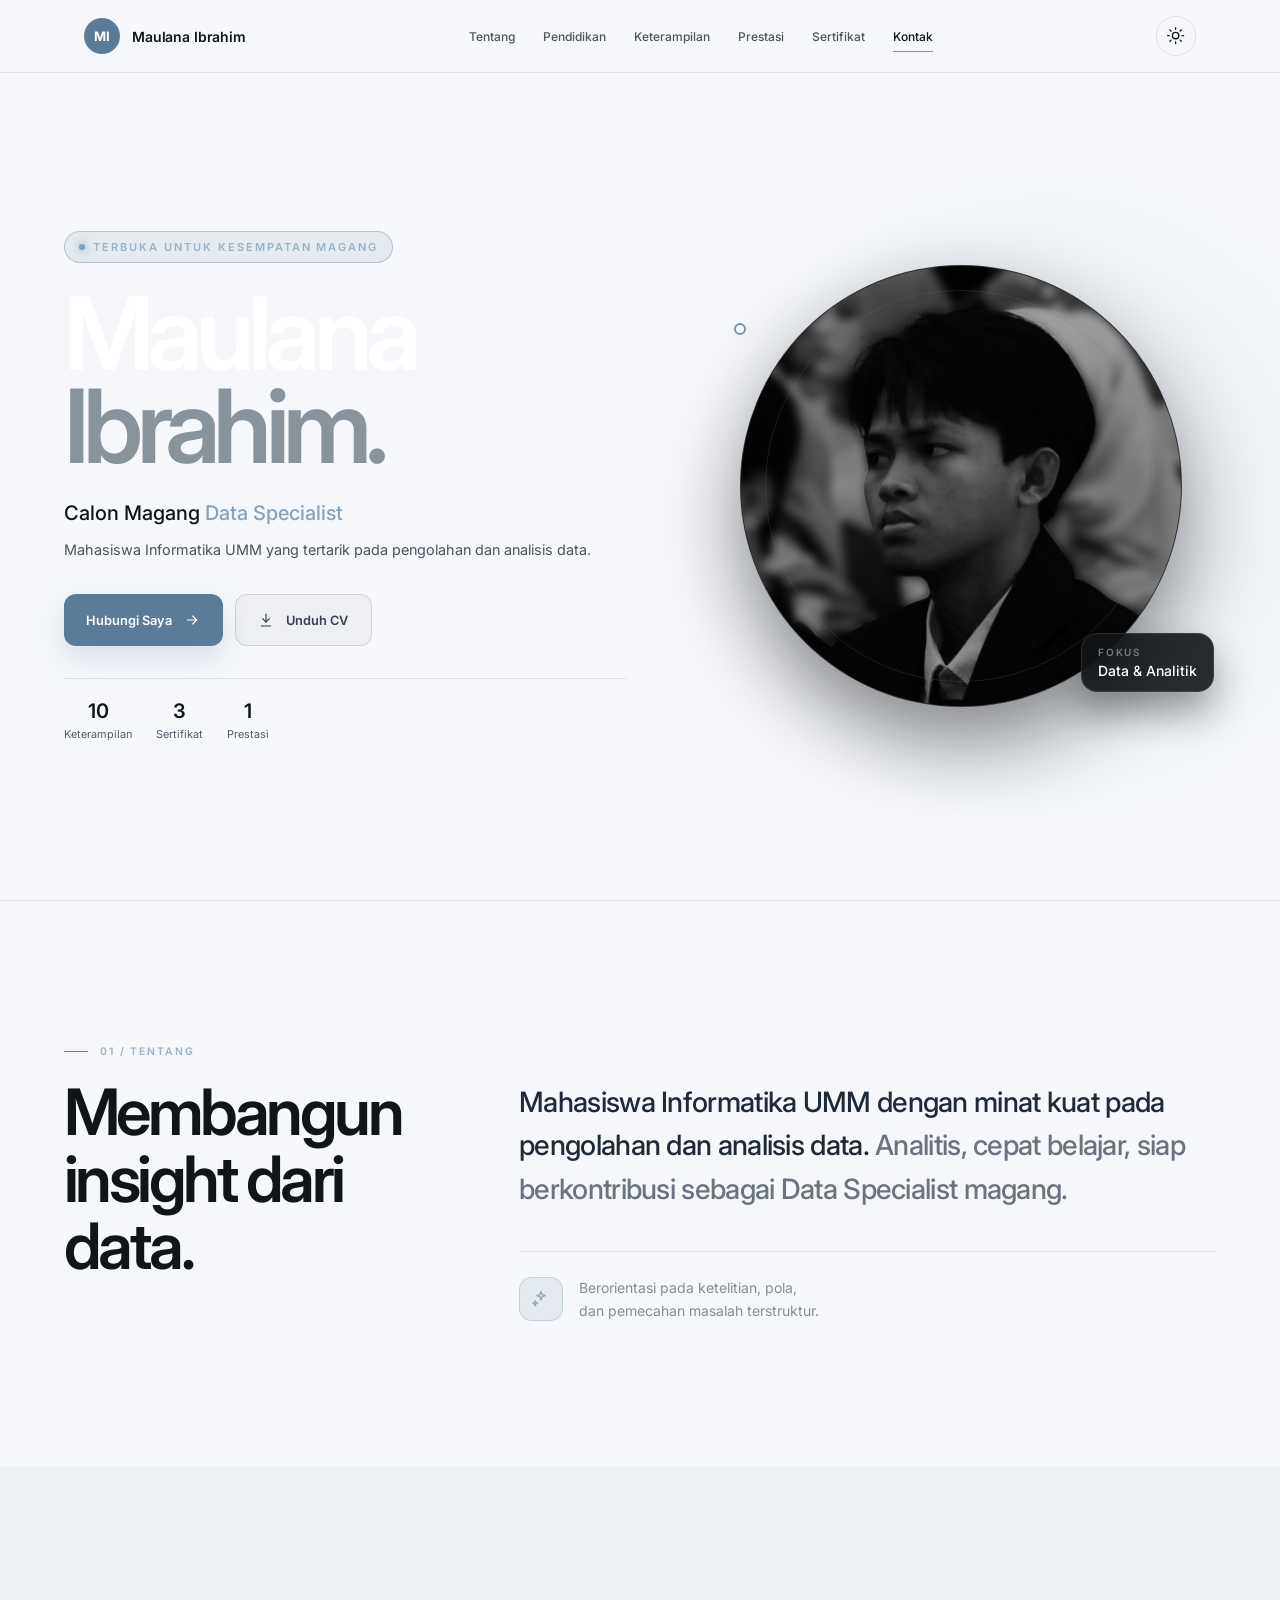
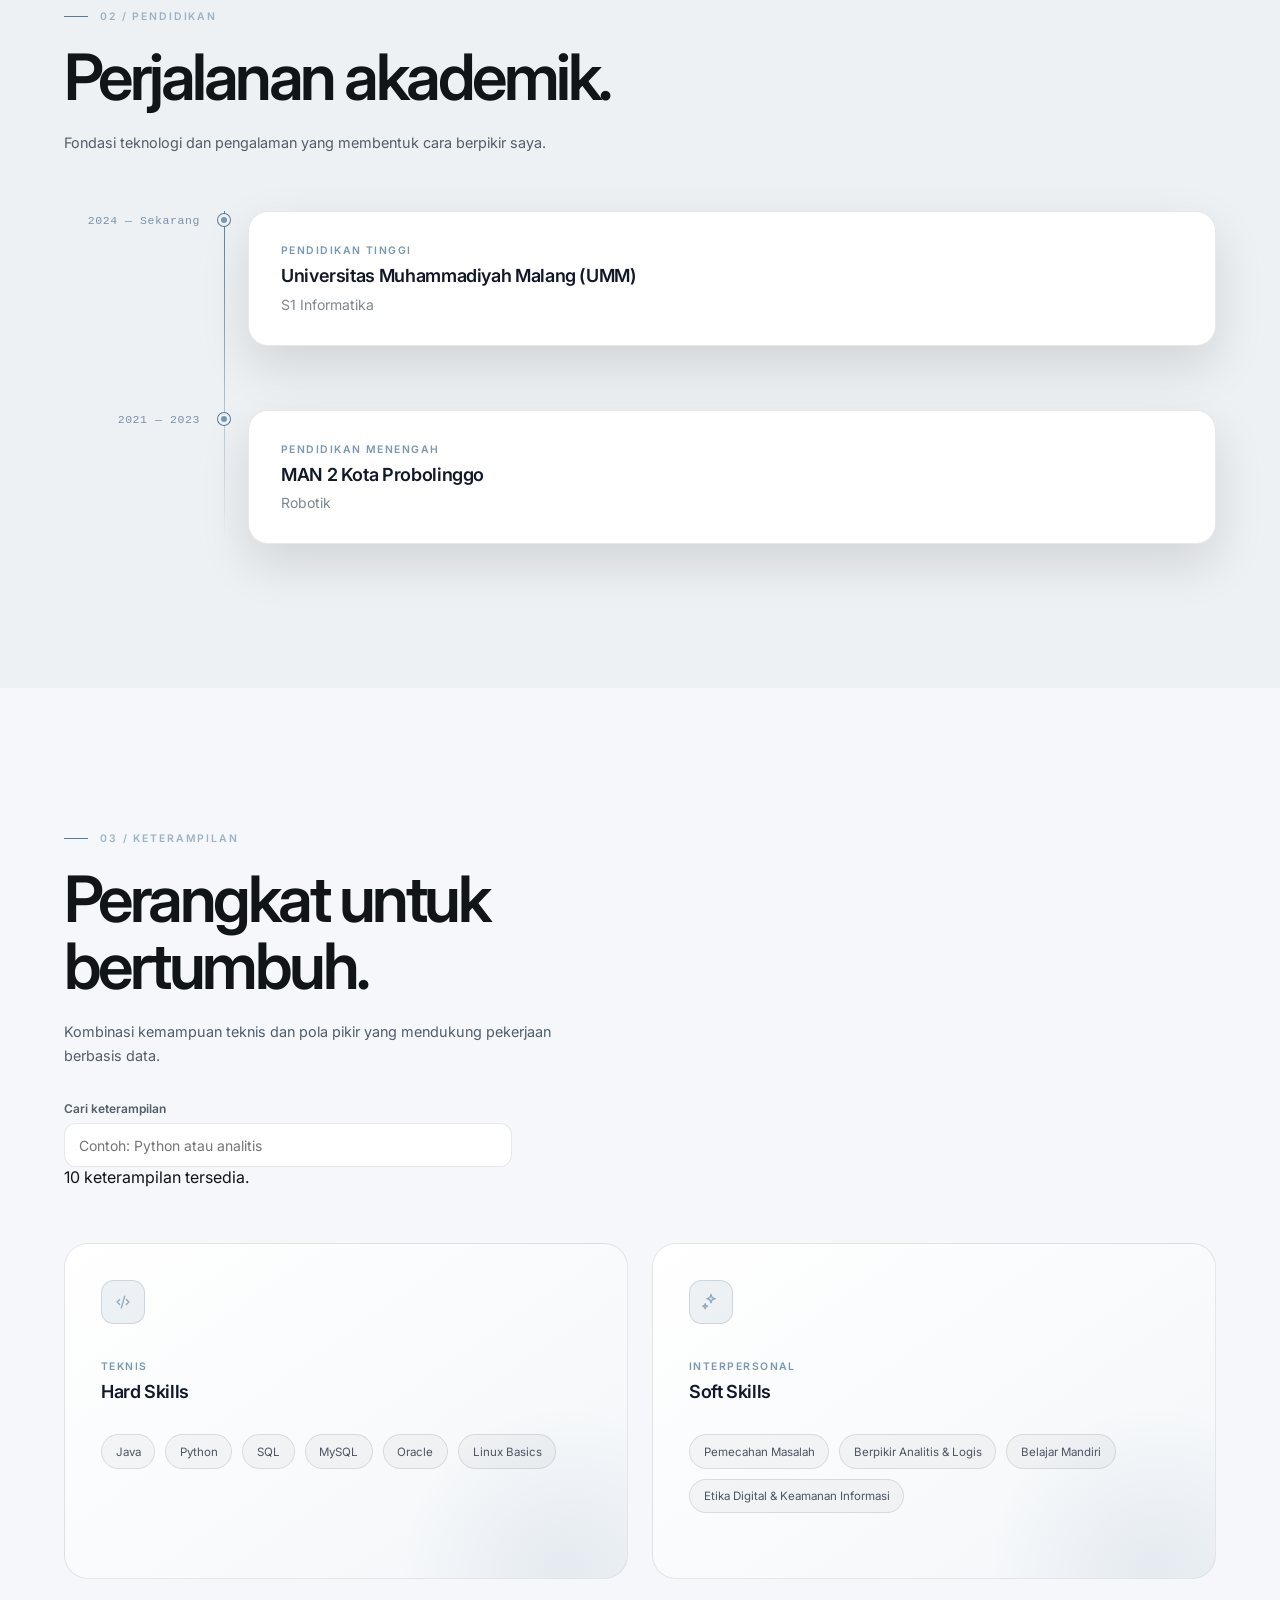
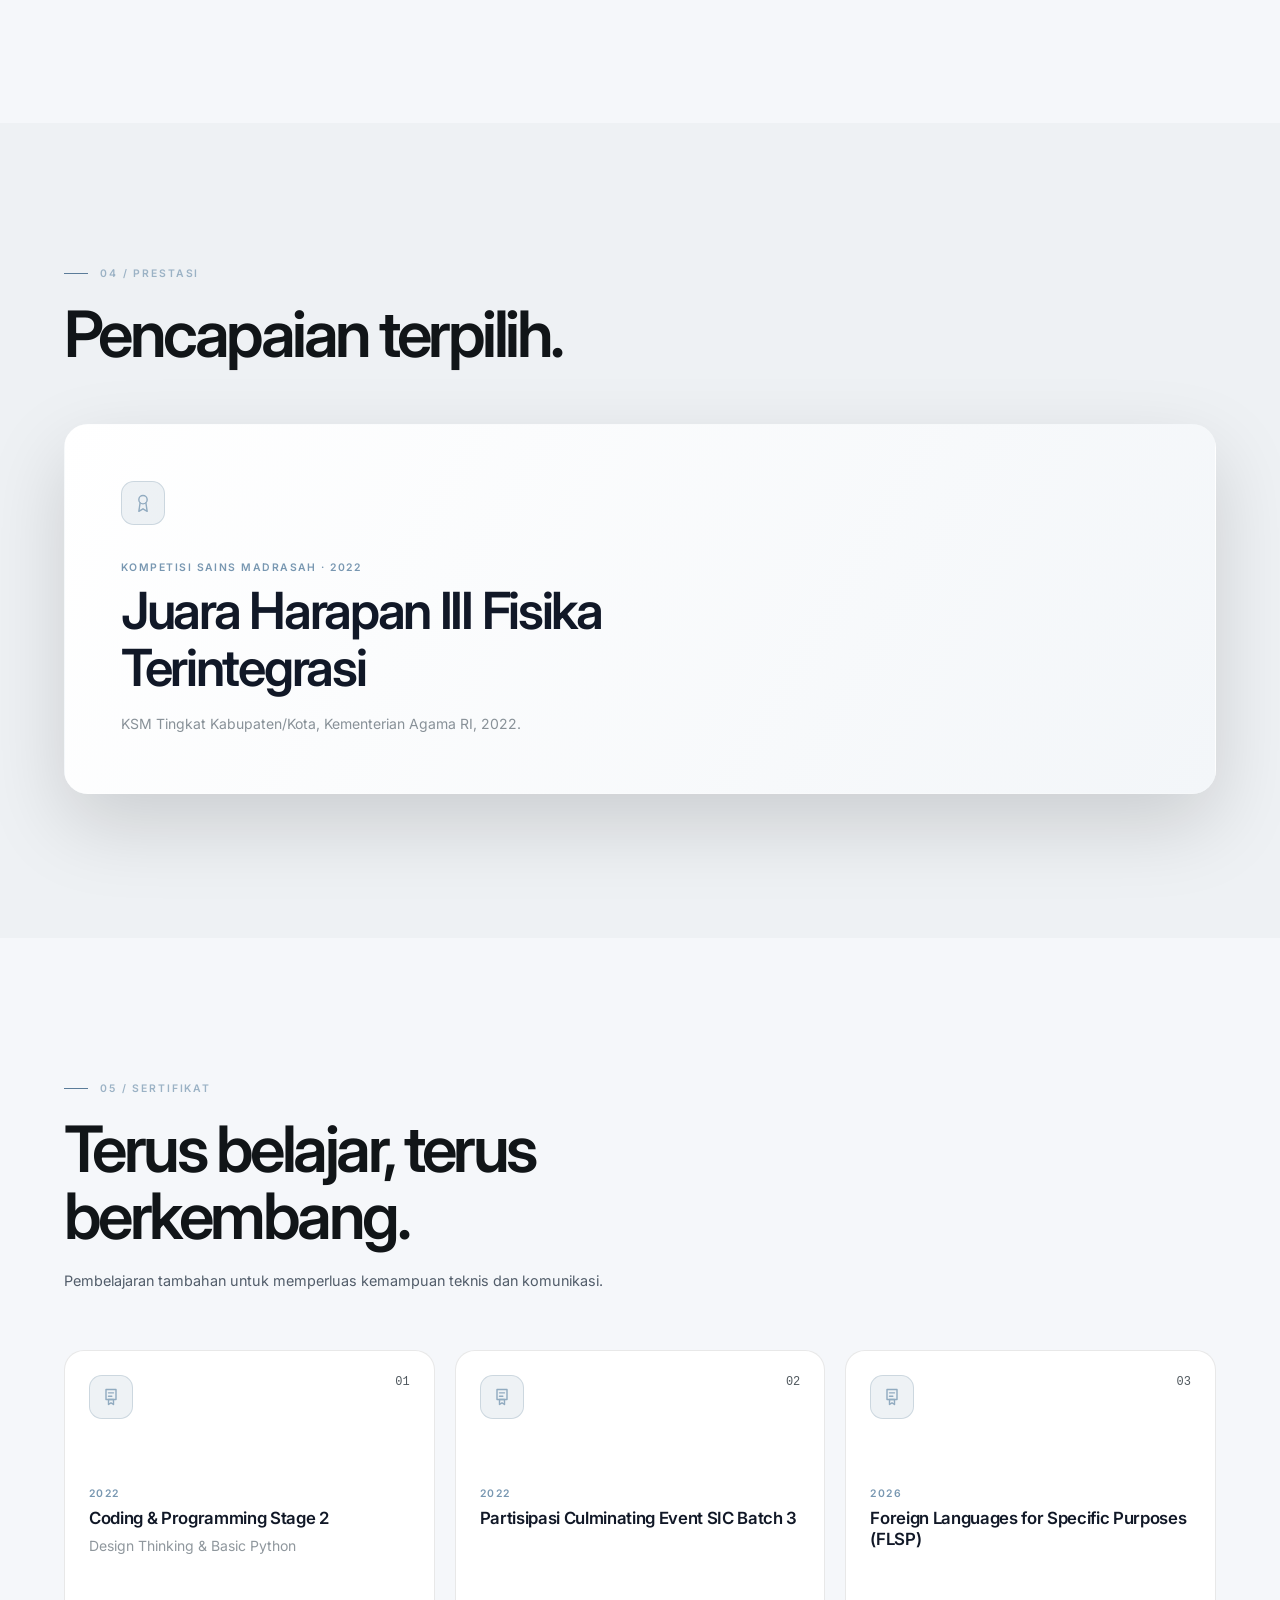
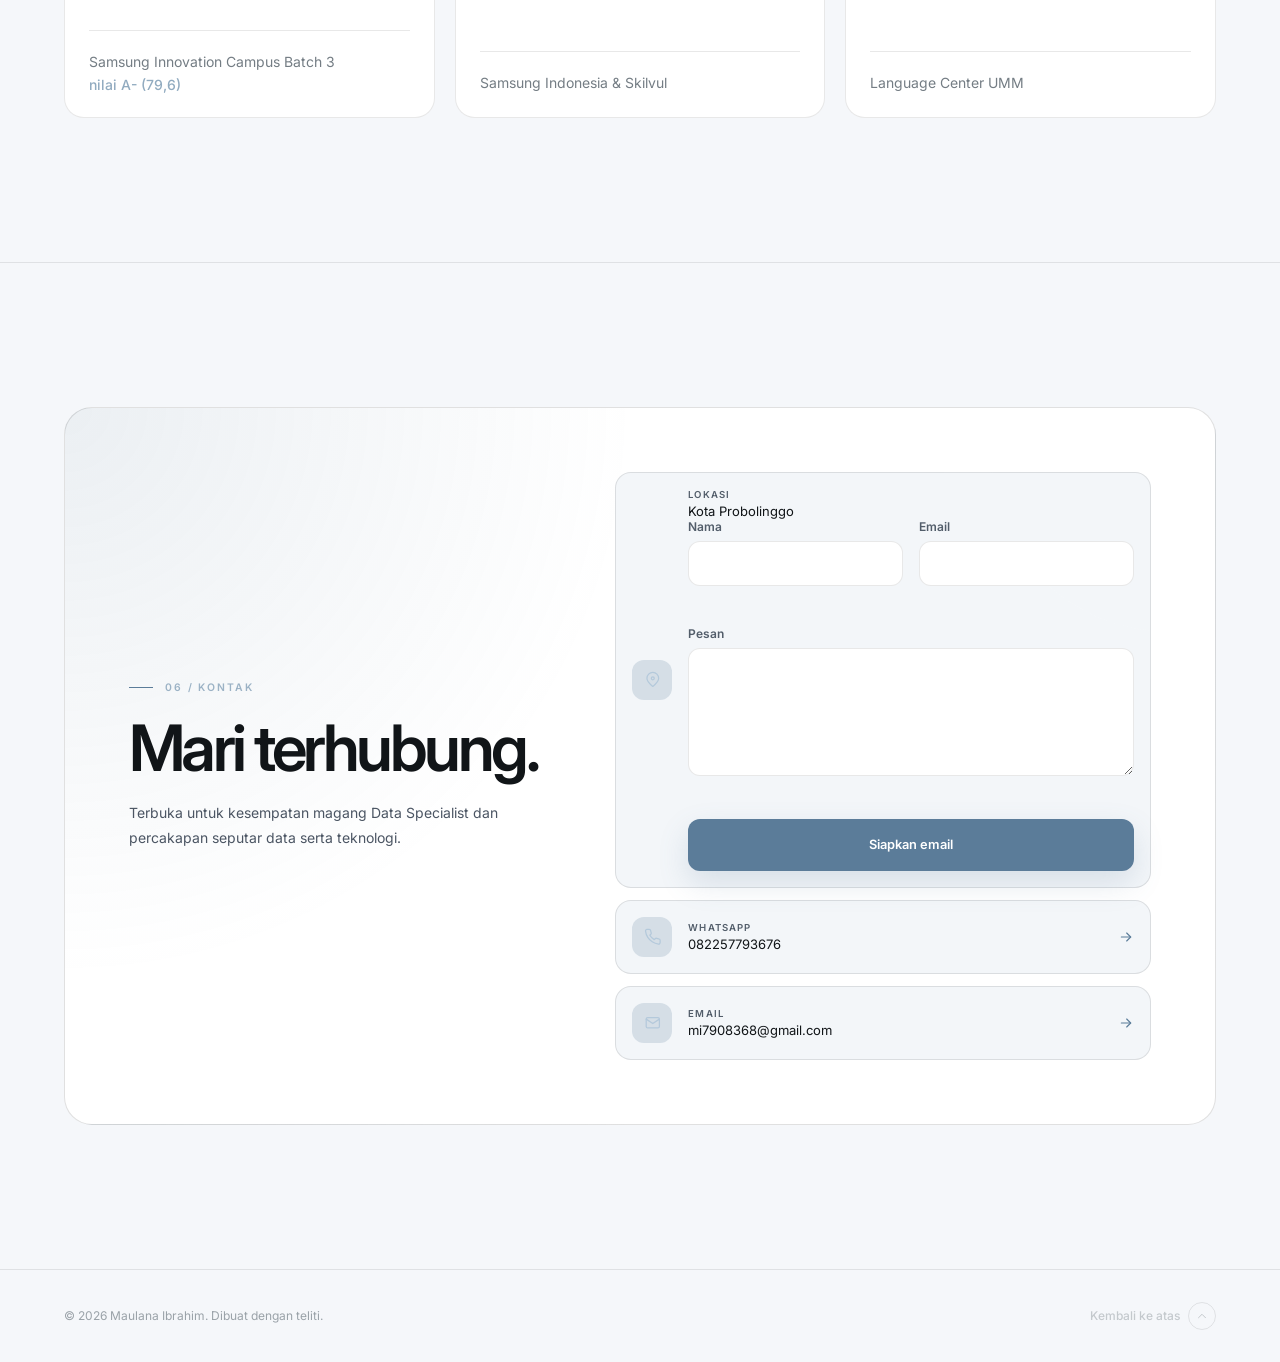
==== commit fbf572c1: "Tambah fitur interaktif dan laporan ukuran bahasa" ====
--- a/docs/index.html
+++ b/docs/index.html
@@ -132,6 +132,20 @@
               Unduh CV
             </a>
           </div>
+          <div class="hero-stats" aria-label="Ringkasan portofolio">
+            <div class="hero-stat">
+              <strong data-counter="10">10</strong>
+              <span>Keterampilan</span>
+            </div>
+            <div class="hero-stat">
+              <strong data-counter="3">3</strong>
+              <span>Sertifikat</span>
+            </div>
+            <div class="hero-stat">
+              <strong data-counter="1">1</strong>
+              <span>Prestasi</span>
+            </div>
+          </div>
         </div>
 
         <!-- Portrait column -->
@@ -232,6 +246,13 @@
           <div class="eyebrow"><span></span>03 / Keterampilan</div>
           <h2>Perangkat untuk bertumbuh.</h2>
           <p>Kombinasi kemampuan teknis dan pola pikir yang mendukung pekerjaan berbasis data.</p>
+        </div>
+
+        <div class="skill-filter reveal">
+          <label for="skill-search">Cari keterampilan</label>
+          <input id="skill-search" type="search" placeholder="Contoh: Python atau analitis" autocomplete="off">
+          <p id="skill-filter-status" role="status" aria-live="polite">10 keterampilan tersedia.</p>
+          <p id="skill-filter-empty" hidden>Tidak ada keterampilan yang cocok.</p>
         </div>
 
         <div class="skills-grid">
@@ -405,6 +426,28 @@
               <div>
                 <small>Lokasi</small>
                 Kota Probolinggo
+
+            <form id="contact-form" class="contact-form" novalidate>
+              <div class="contact-fields">
+                <div class="contact-field">
+                  <label for="contact-name">Nama</label>
+                  <input id="contact-name" name="name" type="text" autocomplete="name" maxlength="80" required aria-describedby="contact-name-error" aria-invalid="false">
+                  <small id="contact-name-error" class="field-error"></small>
+                </div>
+                <div class="contact-field">
+                  <label for="contact-email">Email</label>
+                  <input id="contact-email" name="email" type="email" autocomplete="email" maxlength="160" required aria-describedby="contact-email-error" aria-invalid="false">
+                  <small id="contact-email-error" class="field-error"></small>
+                </div>
+                <div class="contact-field contact-field--message">
+                  <label for="contact-message">Pesan</label>
+                  <textarea id="contact-message" name="message" rows="5" minlength="20" maxlength="1200" required aria-describedby="contact-message-error" aria-invalid="false"></textarea>
+                  <small id="contact-message-error" class="field-error"></small>
+                </div>
+              </div>
+              <button type="submit" class="button-primary">Siapkan email</button>
+              <p id="contact-form-status" class="contact-form-status" role="status" aria-live="polite"></p>
+            </form>
               </div>
             </div>
 
--- a/docs/css/style.css
+++ b/docs/css/style.css
@@ -387,6 +387,18 @@
   margin-top: 2rem;
 }
 
+.hero-stats {
+  display: flex;
+  justify-content: center;
+  gap: 1.5rem;
+  margin-top: 2rem;
+  border-top: 1px solid var(--border);
+  padding-top: 1.25rem;
+}
+.hero-stat { display: grid; gap: 0.25rem; text-align: center; }
+.hero-stat strong { color: var(--text); font-size: 1.25rem; font-weight: 600; }
+.hero-stat span { color: var(--text-label); font-size: 0.68rem; }
+
 /* Portrait */
 .hero-portrait {
   position: relative;
@@ -632,6 +644,31 @@
   gap: 1.25rem;
   margin-top: 3.5rem;
 }
+
+.skill-filter { max-width: 28rem; margin-top: 2rem; }
+.skill-filter label, .contact-field label {
+  display: block;
+  margin-bottom: 0.45rem;
+  color: var(--text-label);
+  font-size: 0.75rem;
+  font-weight: 600;
+}
+.skill-filter input, .contact-field input, .contact-field textarea {
+  width: 100%;
+  border: 1px solid var(--border);
+  border-radius: var(--radius-sm);
+  padding: 0.8rem 0.9rem;
+  background: var(--bg-card);
+  color: var(--text);
+  font: inherit;
+  font-size: 0.875rem;
+}
+.skill-filter input:focus-visible, .contact-field input:focus-visible, .contact-field textarea:focus-visible {
+  outline: 2px solid var(--accent-light);
+  outline-offset: 2px;
+}
+.skill-filter-status, .skill-filter-empty { margin-top: 0.5rem; color: var(--text-label); font-size: 0.75rem; }
+.skill-chip[hidden], .skill-card[hidden], .skill-filter-empty[hidden] { display: none; }
 
 .skill-card {
   position: relative;
@@ -835,6 +872,20 @@
 
 .contact-links { display: grid; gap: 0.75rem; }
 
+.contact-form {
+  position: relative;
+  z-index: 1;
+  display: grid;
+  grid-column: 1 / -1;
+  gap: 1rem;
+}
+.contact-fields { display: grid; gap: 1rem; }
+.contact-field textarea { min-height: 8rem; resize: vertical; }
+.field-error { display: block; min-height: 1rem; margin-top: 0.3rem; color: #ff9a8b; font-size: 0.72rem; }
+.contact-field [aria-invalid="true"] { border-color: #e87361; }
+.contact-form-status { min-height: 1.2rem; color: var(--text-label); font-size: 0.8rem; }
+.contact-form-status:empty { display: none; }
+
 .contact-link {
   display: flex;
   align-items: center;
@@ -979,6 +1030,7 @@
   .achievement-card { padding: 3.5rem; }
   .contact-panel { padding: 3rem; }
   .hero-actions { flex-direction: row; justify-content: center; }
+  .hero-stats { justify-content: center; }
   .footer-inner { flex-direction: row; justify-content: space-between; text-align: left; }
 }
 
@@ -998,6 +1050,8 @@
 
   .skills-grid { grid-template-columns: 1fr 1fr; gap: 1.5rem; }
   .certs-grid  { grid-template-columns: 1fr 1fr; }
+  .contact-fields { grid-template-columns: 1fr 1fr; }
+  .contact-field--message { grid-column: 1 / -1; }
 
   .contact-panel {
     grid-template-columns: 0.9fr 1.1fr;
@@ -1022,6 +1076,7 @@
   .hero-portrait { order: 2; max-width: 30rem; }
   .hero-desc  { margin-inline: 0; }
   .hero-actions { justify-content: flex-start; }
+  .hero-stats { justify-content: flex-start; }
 
   .grid-sidebar {
     grid-template-columns: 0.7fr 1.3fr;
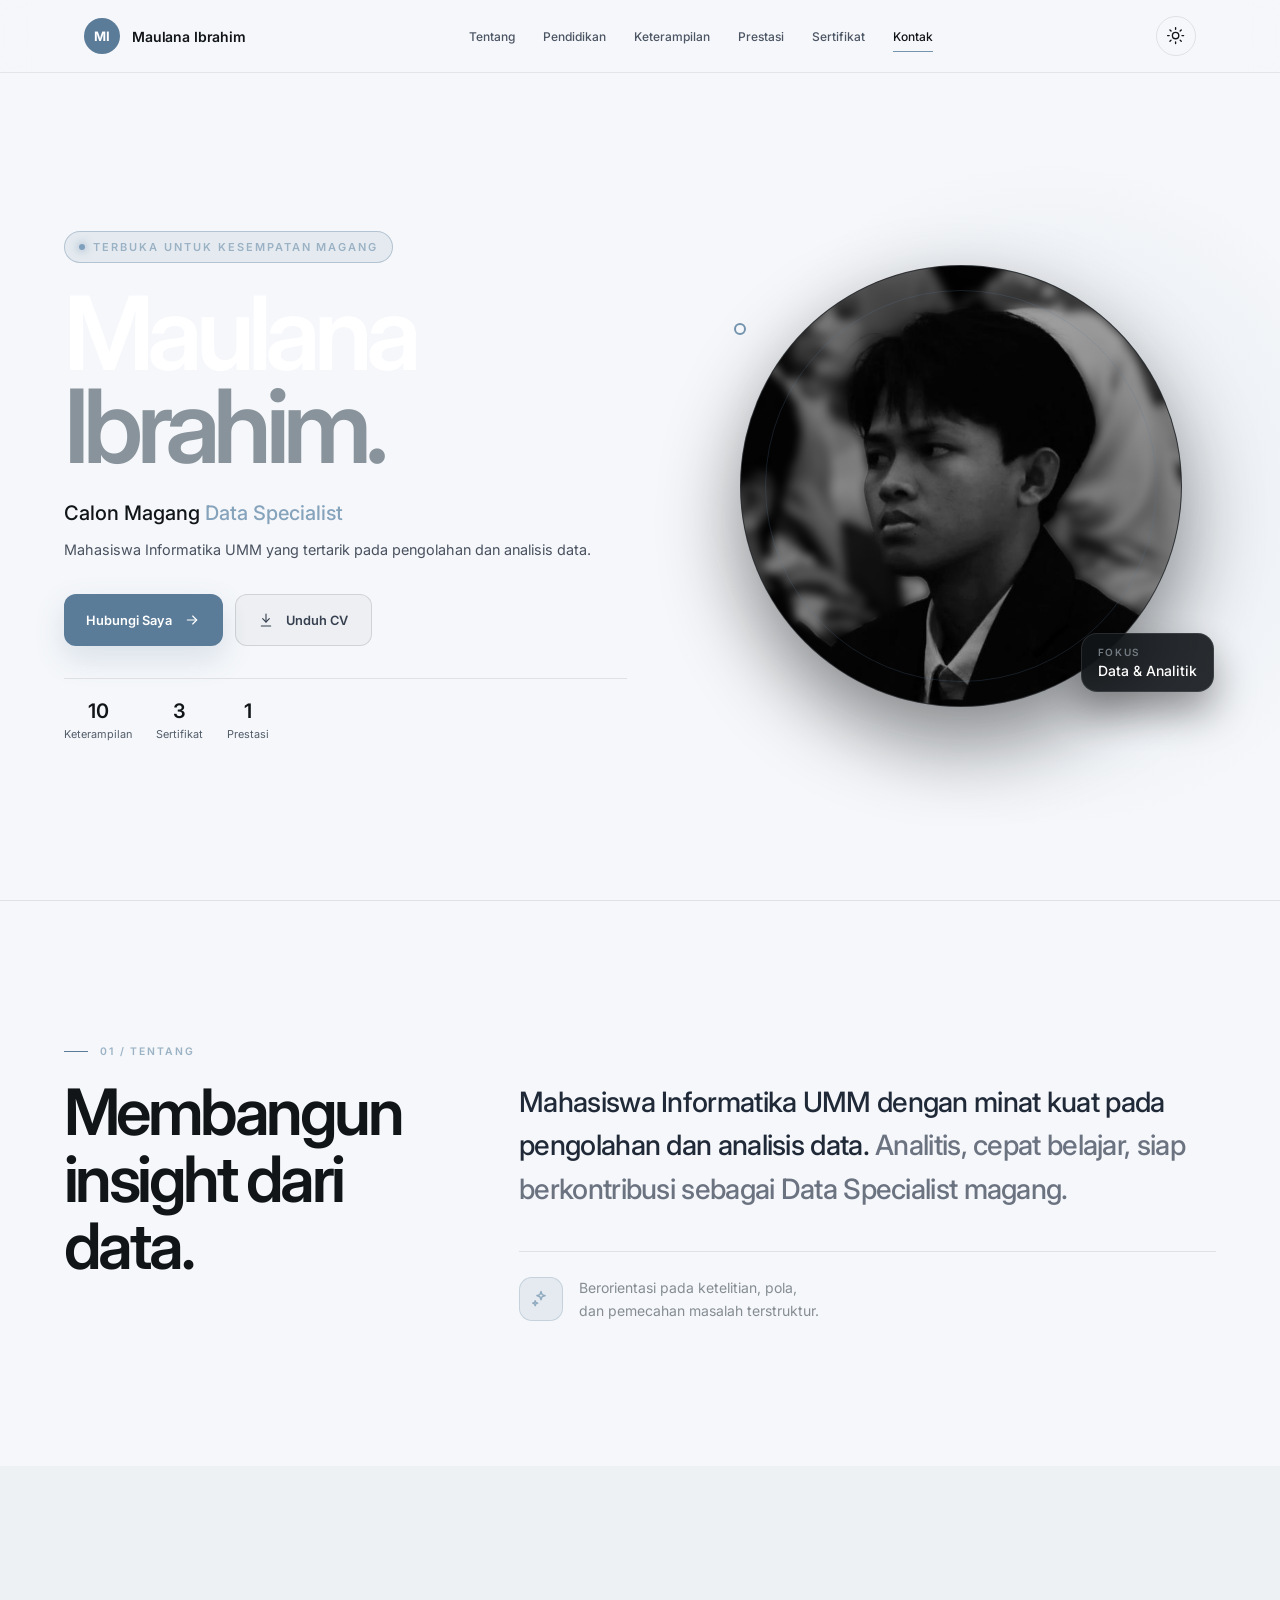
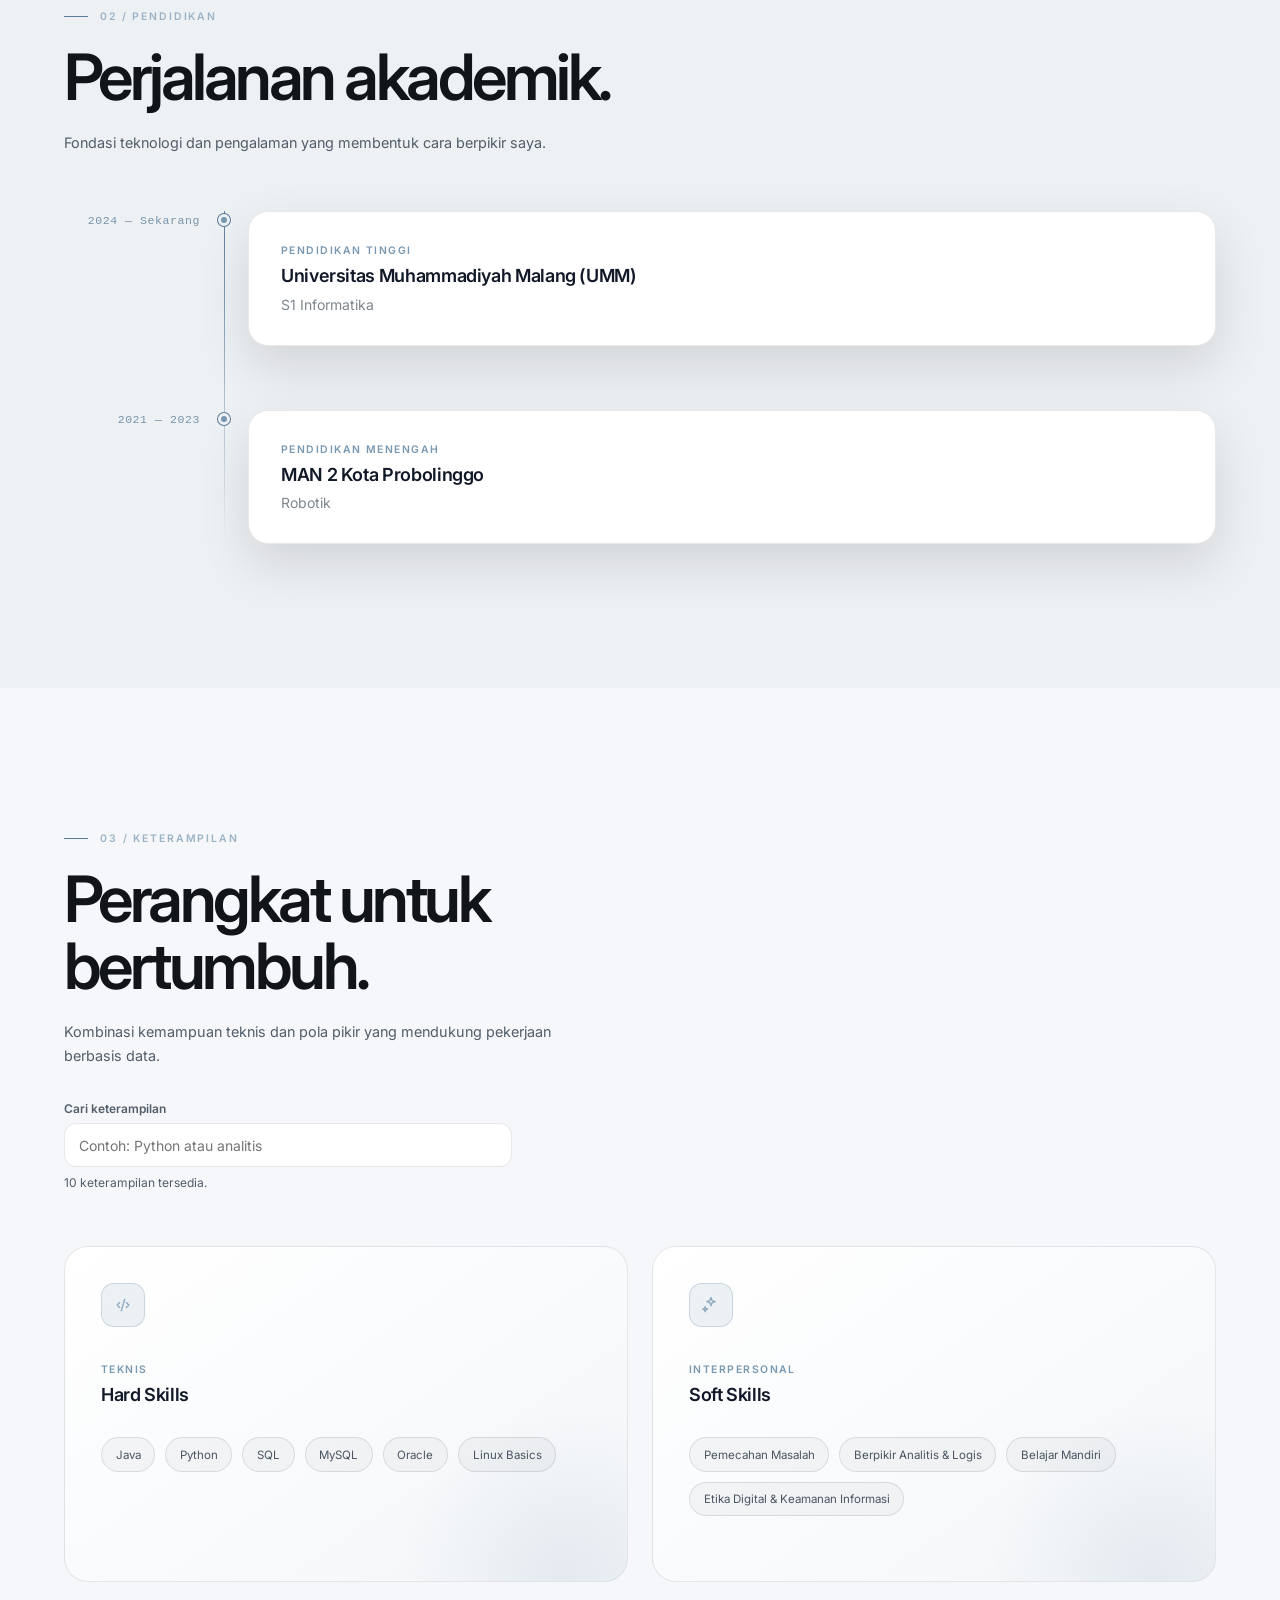
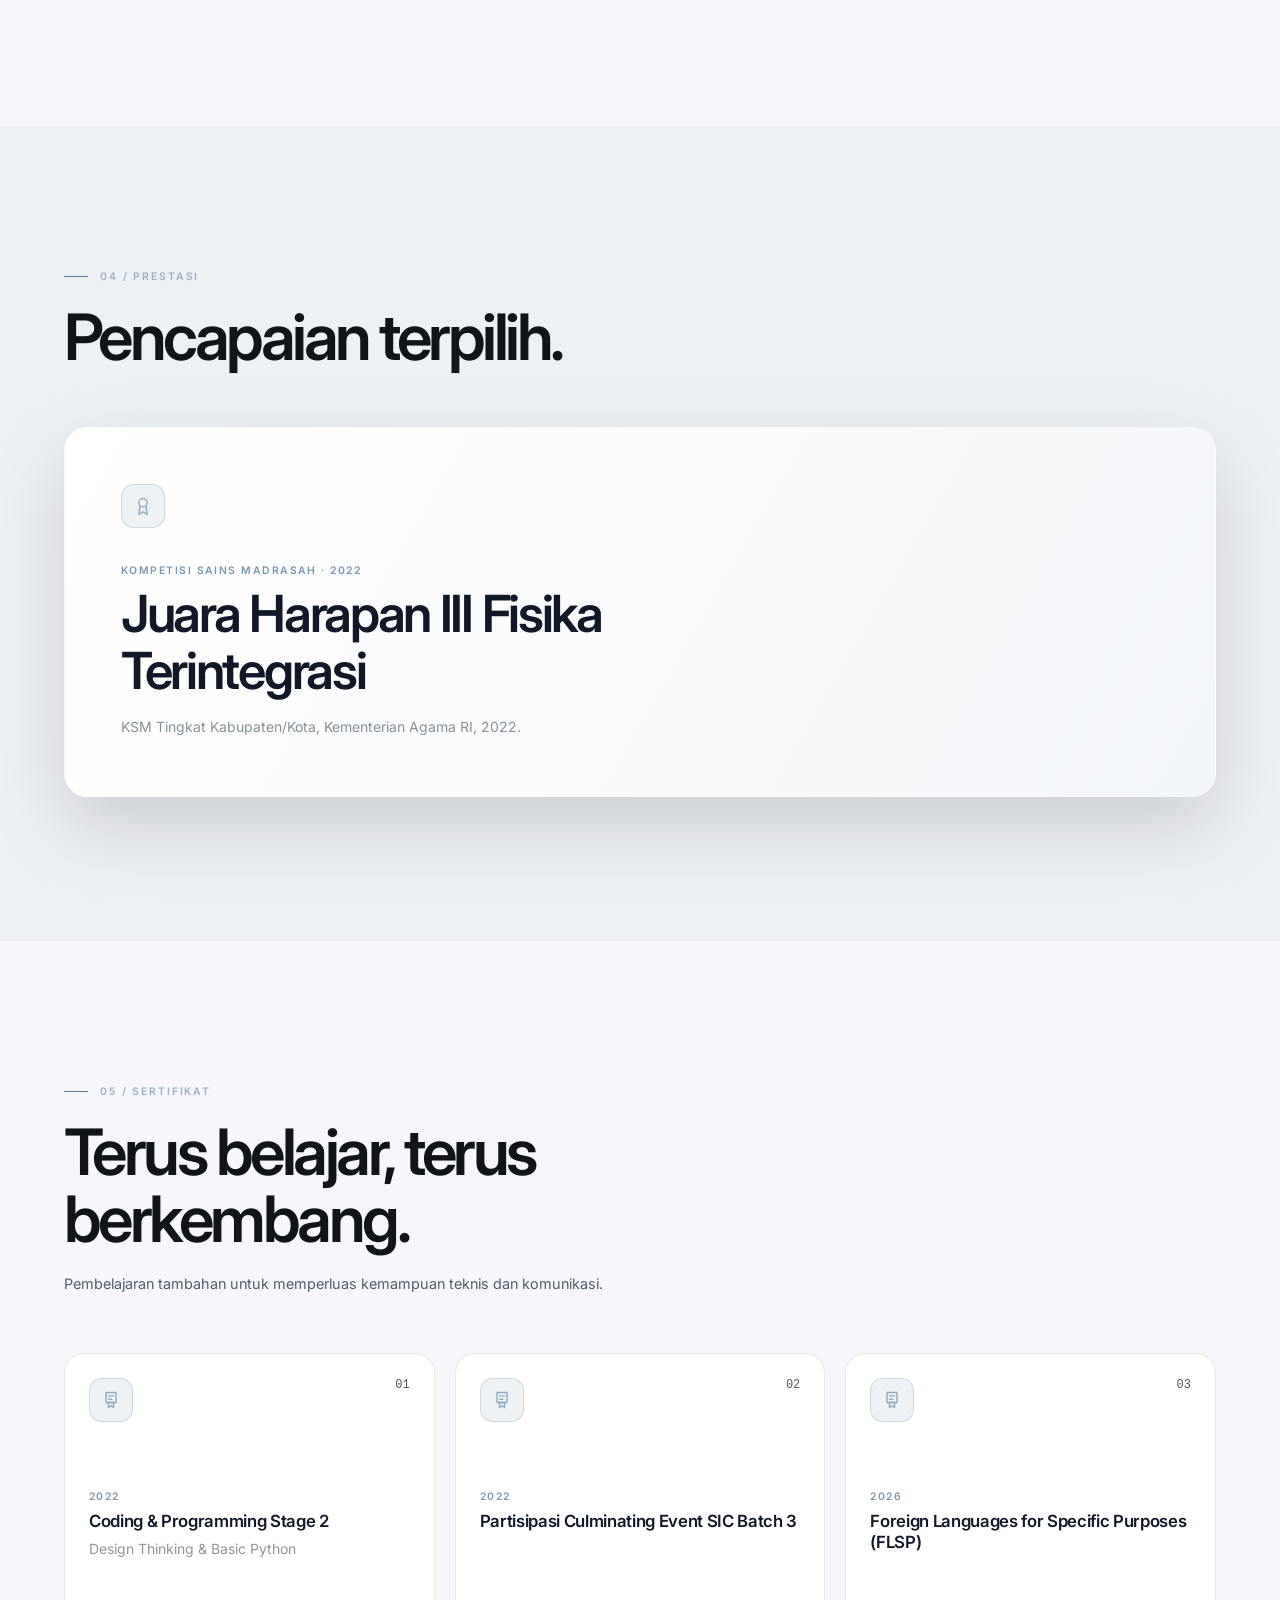
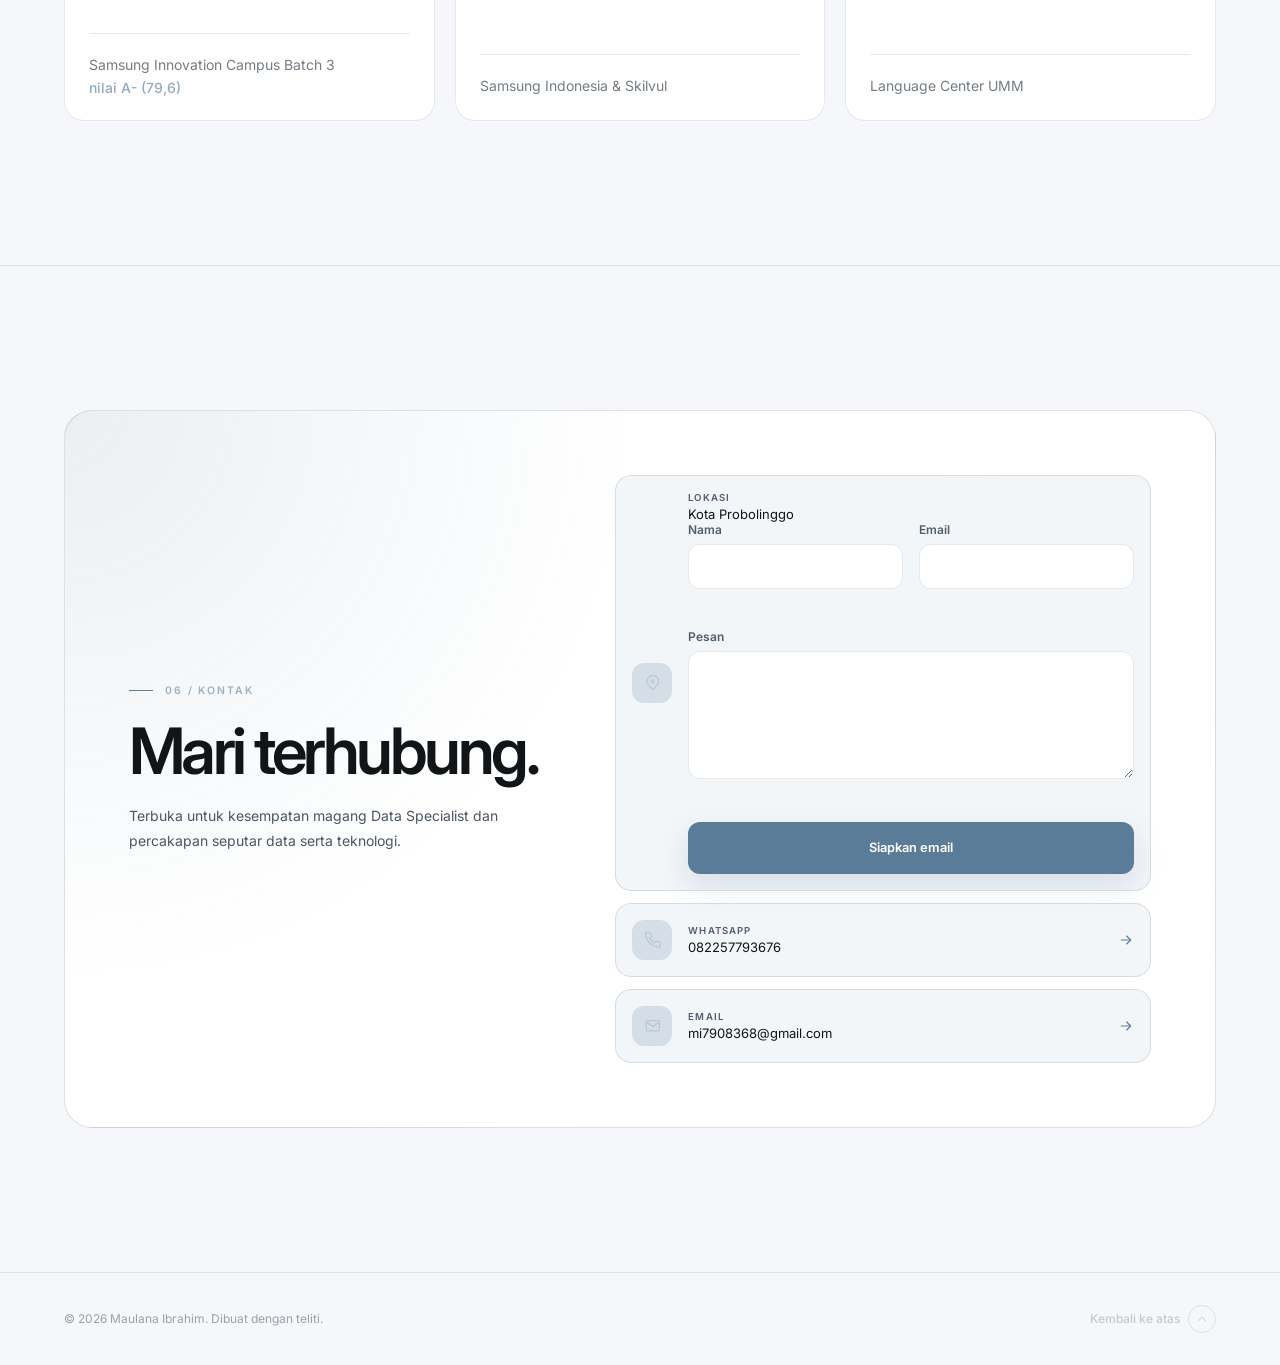
==== commit e7f656b0: "Perbaiki aturan tema dan status filter" ====
--- a/docs/index.html
+++ b/docs/index.html
@@ -251,8 +251,8 @@
         <div class="skill-filter reveal">
           <label for="skill-search">Cari keterampilan</label>
           <input id="skill-search" type="search" placeholder="Contoh: Python atau analitis" autocomplete="off">
-          <p id="skill-filter-status" role="status" aria-live="polite">10 keterampilan tersedia.</p>
-          <p id="skill-filter-empty" hidden>Tidak ada keterampilan yang cocok.</p>
+          <p id="skill-filter-status" class="skill-filter-status" role="status" aria-live="polite">10 keterampilan tersedia.</p>
+          <p id="skill-filter-empty" class="skill-filter-empty" hidden>Tidak ada keterampilan yang cocok.</p>
         </div>
 
         <div class="skills-grid">
--- a/docs/css/style.css
+++ b/docs/css/style.css
@@ -82,7 +82,7 @@
   color-scheme: dark;
   background: var(--bg);
 }
-[data-theme="light"] html { color-scheme: light; }
+html[data-theme="light"] { color-scheme: light; }
 
 body {
   min-width: 320px;
@@ -882,6 +882,7 @@
 .contact-fields { display: grid; gap: 1rem; }
 .contact-field textarea { min-height: 8rem; resize: vertical; }
 .field-error { display: block; min-height: 1rem; margin-top: 0.3rem; color: #ff9a8b; font-size: 0.72rem; }
+[data-theme="light"] .contact-field .field-error { color: #b42318; }
 .contact-field [aria-invalid="true"] { border-color: #e87361; }
 .contact-form-status { min-height: 1.2rem; color: var(--text-label); font-size: 0.8rem; }
 .contact-form-status:empty { display: none; }
